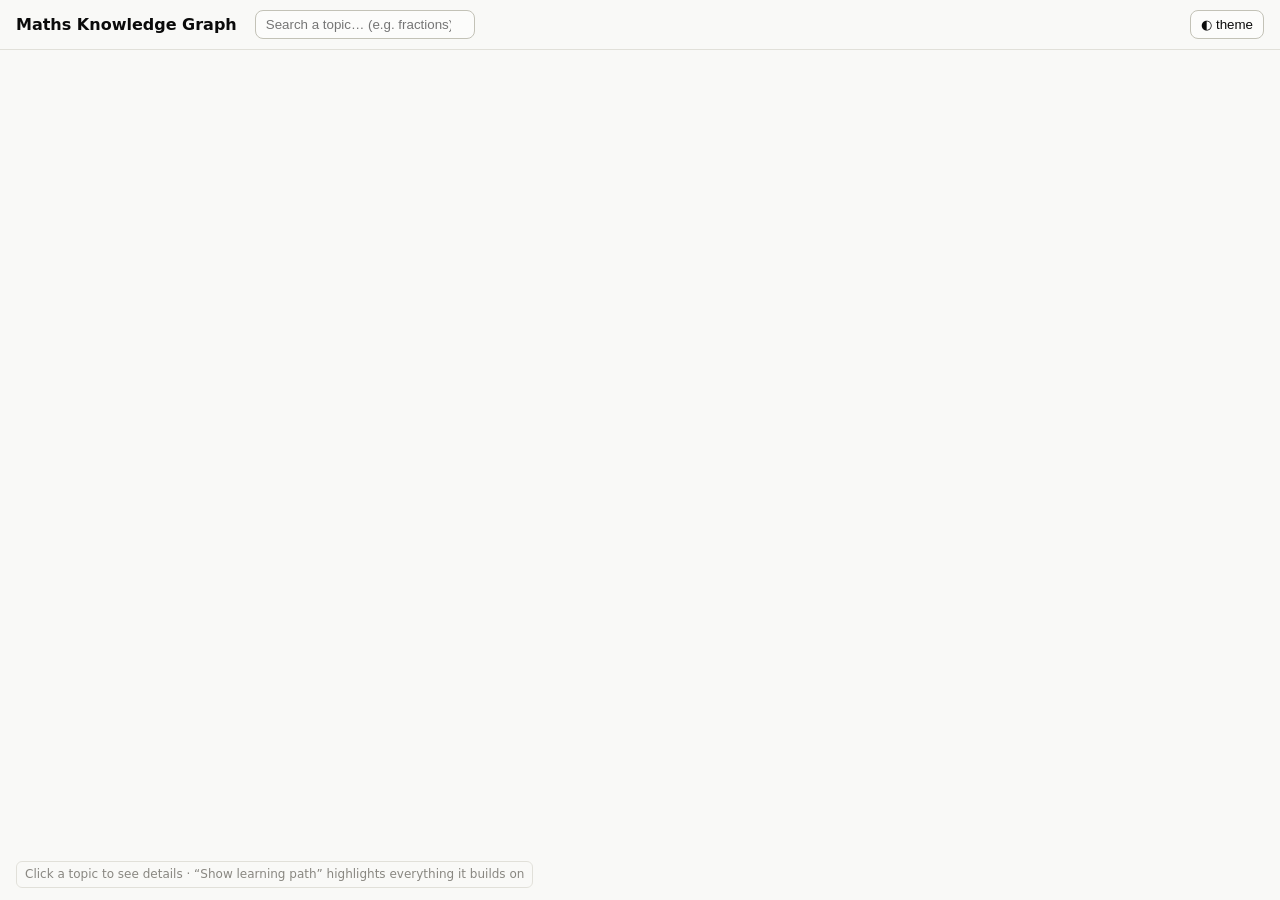
==== viewer/index.html @ e9c2531c "harness core: rules, schemas, skills, KG spine, viewer, scripts, ingestion pipeline - harness/rules:" ====
<!DOCTYPE html>
<html lang="en">
<head>
<meta charset="utf-8">
<meta name="viewport" content="width=device-width, initial-scale=1">
<title>Maths Knowledge Graph — SubjectKG</title>
<style>
  :root {
    --surface-1: #fcfcfb; --page: #f9f9f7;
    --ink-1: #0b0b0b; --ink-2: #52514e; --ink-muted: #898781;
    --grid: #e1e0d9; --baseline: #c3c2b7; --ring: rgba(11,11,11,0.10);
    /* categorical slots, fixed order (validated palette) */
    --s-num: #2a78d6; --s-alg: #1baf7a; --s-geo: #eda100; --s-mea: #008300;
    --s-dat: #4a3aa7; --s-tri: #e34948; --s-cal: #e87ba4; --s-vec: #eb6834;
    /* status (student overlay) */
    --st-mastered: #0ca30c; --st-progress: #fab219; --st-frontier: #2a78d6; --st-locked: #898781;
    --edge: rgba(11,11,11,0.12); --edge-hi: #0b0b0b;
  }
  :root[data-theme="dark"] {
    --surface-1: #1a1a19; --page: #0d0d0d;
    --ink-1: #ffffff; --ink-2: #c3c2b7; --ink-muted: #898781;
    --grid: #2c2c2a; --baseline: #383835; --ring: rgba(255,255,255,0.10);
    --s-num: #3987e5; --s-alg: #199e70; --s-geo: #c98500; --s-mea: #008300;
    --s-dat: #9085e9; --s-tri: #e66767; --s-cal: #d55181; --s-vec: #d95926;
    --st-mastered: #0ca30c; --st-progress: #fab219; --st-frontier: #3987e5; --st-locked: #898781;
    --edge: rgba(255,255,255,0.14); --edge-hi: #ffffff;
  }
  * { box-sizing: border-box; margin: 0; }
  body { background: var(--page); color: var(--ink-1);
         font: 14px/1.45 system-ui, -apple-system, "Segoe UI", sans-serif; }
  header { position: sticky; top: 0; z-index: 30; background: var(--page);
           border-bottom: 1px solid var(--grid); padding: 10px 16px;
           display: flex; flex-wrap: wrap; gap: 10px; align-items: center; }
  header h1 { font-size: 16px; margin-right: 8px; }
  #search { padding: 6px 10px; border: 1px solid var(--baseline); border-radius: 8px;
            background: var(--surface-1); color: var(--ink-1); min-width: 220px; }
  .chip { display: inline-flex; align-items: center; gap: 6px; padding: 4px 10px;
          border: 1px solid var(--baseline); border-radius: 999px; cursor: pointer;
          background: var(--surface-1); color: var(--ink-2); font-size: 12px; user-select: none; }
  .chip.off { opacity: 0.35; }
  .dot { width: 10px; height: 10px; border-radius: 50%; flex: none; }
  #themeBtn { margin-left: auto; } button.plain { border: 1px solid var(--baseline);
          background: var(--surface-1); color: var(--ink-1); border-radius: 8px;
          padding: 6px 10px; cursor: pointer; }
  #legendStudent { display: none; gap: 8px; align-items: center; font-size: 12px; color: var(--ink-2); }
  #legendStudent .badge { display: inline-flex; align-items: center; gap: 4px; }
  #wrap { display: flex; }
  #canvasWrap { flex: 1; overflow: auto; position: relative; height: calc(100vh - 58px); }
  #board { position: relative; }
  #edges { position: absolute; inset: 0; pointer-events: none; }
  .gradeLabel { position: absolute; top: 4px; font-size: 12px; font-weight: 600;
                color: var(--ink-muted); letter-spacing: 0.04em; }
  .node { position: absolute; width: 210px; background: var(--surface-1);
          border: 1px solid var(--ring); border-left: 4px solid var(--baseline);
          border-radius: 8px; padding: 7px 9px 7px 10px; cursor: pointer;
          transition: box-shadow 0.1s; }
  .node:hover { box-shadow: 0 2px 10px rgba(0,0,0,0.18); z-index: 5; }
  .node .t { font-size: 12.5px; font-weight: 600; line-height: 1.3; }
  .node .m { font-size: 11px; color: var(--ink-muted); margin-top: 2px;
             display: flex; gap: 6px; align-items: center; }
  .node.dim { opacity: 0.15; }
  .node.sel { outline: 2px solid var(--edge-hi); }
  .node.onpath { outline: 2px dashed var(--edge-hi); }
  .stbadge { font-size: 10.5px; font-weight: 700; padding: 0 5px; border-radius: 4px;
             color: #fff; }
  #panel { width: 340px; flex: none; border-left: 1px solid var(--grid);
           background: var(--surface-1); height: calc(100vh - 58px); overflow: auto;
           padding: 16px; display: none; }
  #panel h2 { font-size: 15px; margin-bottom: 2px; }
  #panel .sub { color: var(--ink-muted); font-size: 12px; margin-bottom: 10px; }
  #panel h3 { font-size: 12px; text-transform: uppercase; letter-spacing: 0.05em;
              color: var(--ink-2); margin: 14px 0 6px; }
  #panel ul { padding-left: 18px; } #panel li { margin: 3px 0; }
  #panel .plink { color: var(--st-frontier); cursor: pointer; text-decoration: underline; }
  #panel p { color: var(--ink-2); }
  .meta { display: flex; gap: 14px; margin-top: 10px; font-size: 12px; color: var(--ink-2); }
  #pathBtn { margin-top: 12px; }
  #hint { position: fixed; bottom: 12px; left: 16px; font-size: 12px;
          color: var(--ink-muted); background: var(--page); padding: 4px 8px;
          border-radius: 6px; border: 1px solid var(--grid); }
</style>
</head>
<body>
<header>
  <h1>Maths Knowledge Graph</h1>
  <input id="search" type="search" placeholder="Search a topic… (e.g. fractions)">
  <span id="chips"></span>
  <span id="legendStudent"></span>
  <button class="plain" id="themeBtn" title="Toggle light/dark">◐ theme</button>
</header>
<div id="wrap">
  <div id="canvasWrap"><div id="board"><svg id="edges"></svg></div></div>
  <aside id="panel"></aside>
</div>
<div id="hint">Click a topic to see details · “Show learning path” highlights everything it builds on</div>
<script src="kg-data.js"></script>
<script>
  // student-data.js is optional (generated per student); ignore if absent
  const sd = document.createElement('script');
  sd.src = 'student-data.js';
  sd.onerror = () => {}; sd.onload = () => init(true);
  document.head.appendChild(sd);
  let booted = false;

  const STRAND_ORDER = ['num','alg','geo','mea','dat','tri','cal','vec'];
  const COLW = 240, NODEW = 210, ROWH = 62, TOP = 34, PAD = 16;
  let nodes = [], byId = {}, pos = {}, activeStrands = new Set(STRAND_ORDER),
      selected = null, pathSet = null, query = '';

  function statusOf(id) {
    return (window.STUDENT_DATA && window.STUDENT_DATA.status[id]) || null;
  }
  const ST_META = { mastered: ['✓','mastered','--st-mastered'],
                    'in-progress': ['◐','in progress','--st-progress'],
                    frontier: ['★','ready now','--st-frontier'],
                    locked: ['🔒','locked','--st-locked'] };

  function layout() {
    // one column per grade; within a column, group by strand (fixed order)
    const byGrade = {};
    nodes.forEach(n => (byGrade[n.grade] = byGrade[n.grade] || []).push(n));
    let maxRows = 0;
    for (let g = 1; g <= 12; g++) {
      const col = (byGrade[g] || []).sort((a, b) =>
        STRAND_ORDER.indexOf(a.strand) - STRAND_ORDER.indexOf(b.strand));
      col.forEach((n, i) => { pos[n.id] = { x: PAD + (g - 1) * COLW, y: TOP + i * ROWH }; });
      maxRows = Math.max(maxRows, col.length);
    }
    const board = document.getElementById('board');
    board.style.width = (PAD * 2 + 12 * COLW) + 'px';
    board.style.height = (TOP + maxRows * ROWH + 40) + 'px';
  }

  function visible(n) {
    if (!activeStrands.has(n.strand)) return false;
    if (query && !(n.title + ' ' + n.id).toLowerCase().includes(query)) return false;
    return true;
  }

  function draw() {
    const board = document.getElementById('board');
    board.querySelectorAll('.node,.gradeLabel').forEach(e => e.remove());
    for (let g = 1; g <= 12; g++) {
      const lab = document.createElement('div');
      lab.className = 'gradeLabel'; lab.textContent = 'CLASS ' + g;
      lab.style.left = (PAD + (g - 1) * COLW) + 'px';
      board.appendChild(lab);
    }
    nodes.forEach(n => {
      const d = document.createElement('div');
      d.className = 'node'; d.id = 'nd-' + n.id;
      d.style.left = pos[n.id].x + 'px'; d.style.top = pos[n.id].y + 'px';
      const st = statusOf(n.id);
      d.style.borderLeftColor = st ? `var(${ST_META[st][2]})` : `var(--s-${n.strand})`;
      let badge = '';
      if (st) {
        const [icon, label, cvar] = ST_META[st];
        badge = `<span class="stbadge" style="background:var(${cvar})">${icon} ${label}</span>`;
      }
      d.innerHTML = `<div class="t">${n.title}</div>
        <div class="m"><span class="dot" style="background:var(--s-${n.strand})"></span>
        <span>${window.KG_DATA.strands[n.strand]}</span>${badge}</div>`;
      if (!visible(n)) d.classList.add('dim');
      if (pathSet && !pathSet.has(n.id)) d.classList.add('dim');
      if (pathSet && pathSet.has(n.id) && n.id !== selected) d.classList.add('onpath');
      if (n.id === selected) d.classList.add('sel');
      d.onclick = () => select(n.id);
      board.appendChild(d);
    });
    drawEdges();
  }

  function drawEdges() {
    const svg = document.getElementById('edges');
    const board = document.getElementById('board');
    svg.setAttribute('width', board.style.width); svg.setAttribute('height', board.style.height);
    let html = '';
    nodes.forEach(n => n.prereqs.forEach(p => {
      if (!pos[p] || !pos[n.id]) return;
      const a = pos[p], b = pos[n.id];
      const x1 = a.x + NODEW, y1 = a.y + 24, x2 = b.x, y2 = b.y + 24;
      const onPath = pathSet && pathSet.has(n.id) && pathSet.has(p);
      const dimmed = pathSet && !onPath;
      const c = (x2 - x1) / 2;
      html += `<path d="M${x1},${y1} C${x1 + c},${y1} ${x2 - c},${y2} ${x2},${y2}"
        fill="none" stroke="${onPath ? 'var(--edge-hi)' : 'var(--edge)'}"
        stroke-width="${onPath ? 2 : 1.2}" opacity="${dimmed ? 0.12 : 1}"/>`;
    }));
    svg.innerHTML = html;
  }

  function ancestors(id) {
    const seen = new Set([id]), stack = [id];
    while (stack.length) {
      const cur = byId[stack.pop()];
      (cur.prereqs || []).forEach(p => { if (!seen.has(p)) { seen.add(p); stack.push(p); } });
    }
    return seen;
  }

  function select(id) {
    selected = id; pathSet = null;
    const n = byId[id], panel = document.getElementById('panel');
    const st = statusOf(id);
    const score = window.STUDENT_DATA && window.STUDENT_DATA.scores[id];
    panel.style.display = 'block';
    panel.innerHTML = `
      <h2>${n.title}</h2>
      <div class="sub">Class ${n.grade} · ${window.KG_DATA.strands[n.strand]} · ${n.id}</div>
      ${st ? `<div><span class="stbadge" style="background:var(${ST_META[st][2]})">${ST_META[st][0]} ${ST_META[st][1]}</span>${score != null ? ` <small>mastery ${(score * 100) | 0}%</small>` : ''}</div>` : ''}
      <p style="margin-top:8px">${n.description || '<i>(details being authored)</i>'}</p>
      <div class="meta">${n.difficulty ? `difficulty ${'●'.repeat(n.difficulty)}${'○'.repeat(5 - n.difficulty)}` : ''}
        ${n.est_minutes ? `~${n.est_minutes} min` : ''}</div>
      ${n.outcomes && n.outcomes.length ? `<h3>You'll be able to…</h3><ul>${n.outcomes.map(o => `<li>${o}</li>`).join('')}</ul>` : ''}
      <h3>Learn these first</h3>
      ${n.prereqs.length ? `<ul>${n.prereqs.map(p => `<li><span class="plink" onclick="select('${p}')">${byId[p] ? byId[p].title : p}</span>${statusOf(p) === 'mastered' ? ' ✓' : ''}</li>`).join('')}</ul>` : '<p>Nothing — this is a starting point!</p>'}
      <h3>Unlocks next</h3>
      ${(() => { const deps = nodes.filter(x => x.prereqs.includes(id)); return deps.length ? `<ul>${deps.map(x => `<li><span class="plink" onclick="select('${x.id}')">${x.title}</span></li>`).join('')}</ul>` : '<p>—</p>'; })()}
      <button class="plain" id="pathBtn">Show full learning path</button>`;
    document.getElementById('pathBtn').onclick = () => { pathSet = ancestors(id); draw(); scrollToNode(id); };
    draw();
  }

  function scrollToNode(id) {
    const el = document.getElementById('nd-' + id);
    if (el) el.scrollIntoView({ block: 'center', inline: 'center', behavior: 'smooth' });
  }

  function buildChips() {
    const box = document.getElementById('chips');
    STRAND_ORDER.forEach(s => {
      const c = document.createElement('span');
      c.className = 'chip';
      c.innerHTML = `<span class="dot" style="background:var(--s-${s})"></span>${window.KG_DATA.strands[s]}`;
      c.onclick = () => {
        if (activeStrands.has(s)) activeStrands.delete(s); else activeStrands.add(s);
        c.classList.toggle('off'); pathSet = null; draw();
      };
      box.appendChild(c);
    });
  }

  function buildStudentLegend() {
    if (!window.STUDENT_DATA) return;
    const el = document.getElementById('legendStudent');
    el.style.display = 'inline-flex';
    el.innerHTML = `<b>${window.STUDENT_DATA.student}</b>` + Object.entries(ST_META).map(
      ([k, [icon, label, cvar]]) =>
        `<span class="badge"><span class="stbadge" style="background:var(${cvar})">${icon}</span>${label}</span>`).join('');
  }

  function init() {
    if (booted) { buildStudentLegend(); draw(); return; }
    booted = true;
    nodes = window.KG_DATA.nodes;
    nodes.forEach(n => byId[n.id] = n);
    layout(); buildChips(); buildStudentLegend(); draw();
    document.getElementById('search').addEventListener('input', e => {
      query = e.target.value.trim().toLowerCase(); pathSet = null; draw();
    });
    document.getElementById('themeBtn').onclick = () => {
      const r = document.documentElement;
      r.dataset.theme = r.dataset.theme === 'dark' ? 'light' : 'dark';
    };
    if (matchMedia('(prefers-color-scheme: dark)').matches)
      document.documentElement.dataset.theme = 'dark';
  }
  // boot even if student-data.js never loads
  setTimeout(() => init(false), 150);
</script>
</body>
</html>
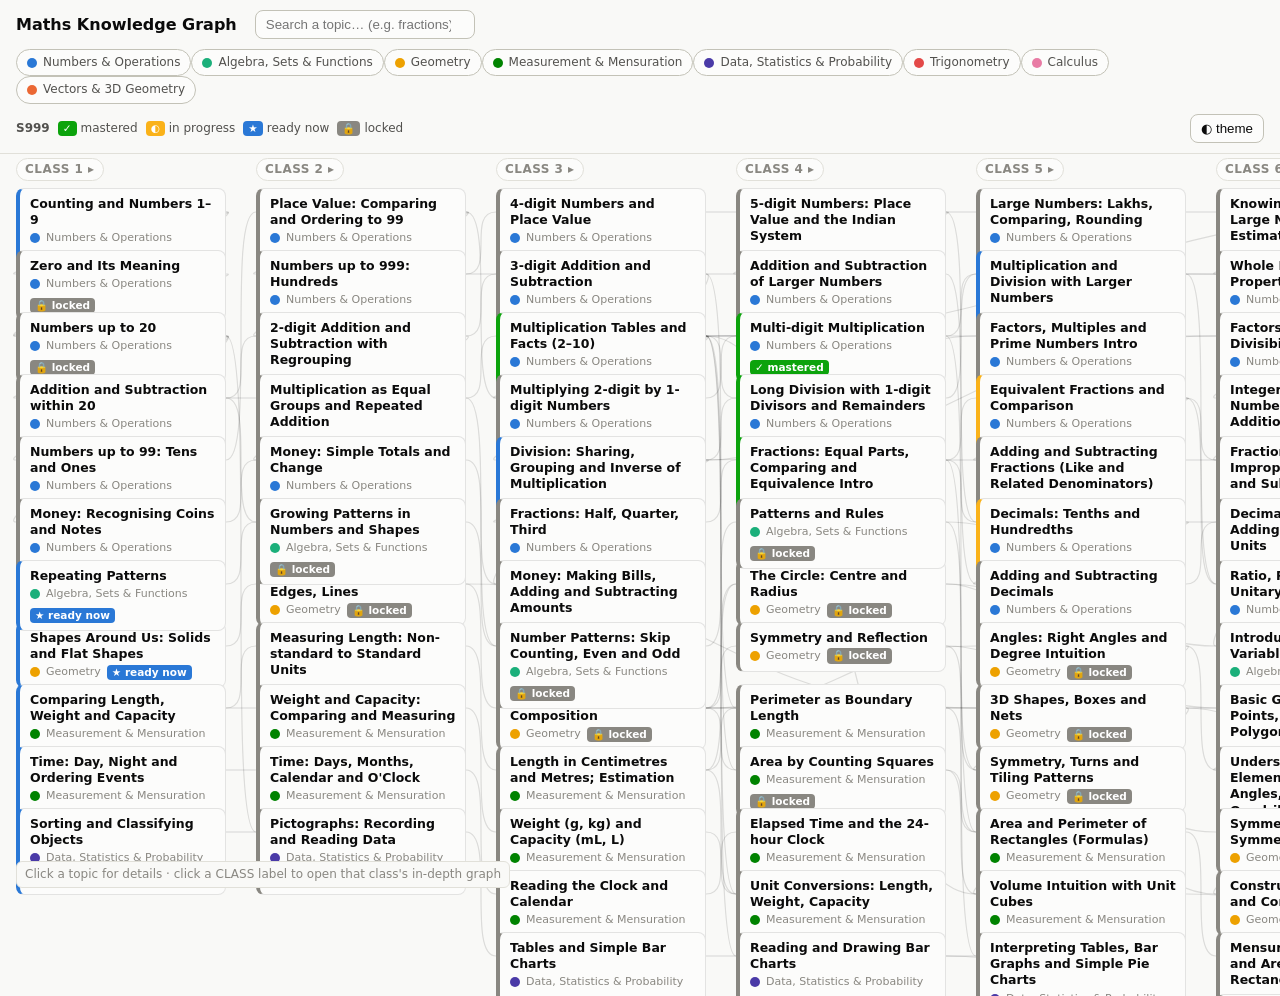
==== commit bc608a32: "phase 2 infra: micro-skill schema, per-class graph support in build/validate, viewer class drill-dow" ====
--- a/viewer/index.html
+++ b/viewer/index.html
@@ -39,17 +39,20 @@
           background: var(--surface-1); color: var(--ink-2); font-size: 12px; user-select: none; }
   .chip.off { opacity: 0.35; }
   .dot { width: 10px; height: 10px; border-radius: 50%; flex: none; }
-  #themeBtn { margin-left: auto; } button.plain { border: 1px solid var(--baseline);
-          background: var(--surface-1); color: var(--ink-1); border-radius: 8px;
-          padding: 6px 10px; cursor: pointer; }
+  #themeBtn { margin-left: auto; }
+  button.plain { border: 1px solid var(--baseline); background: var(--surface-1);
+          color: var(--ink-1); border-radius: 8px; padding: 6px 10px; cursor: pointer; }
   #legendStudent { display: none; gap: 8px; align-items: center; font-size: 12px; color: var(--ink-2); }
   #legendStudent .badge { display: inline-flex; align-items: center; gap: 4px; }
   #wrap { display: flex; }
   #canvasWrap { flex: 1; overflow: auto; position: relative; height: calc(100vh - 58px); }
   #board { position: relative; }
   #edges { position: absolute; inset: 0; pointer-events: none; }
-  .gradeLabel { position: absolute; top: 4px; font-size: 12px; font-weight: 600;
-                color: var(--ink-muted); letter-spacing: 0.04em; }
+  .gradeLabel { position: absolute; top: 4px; font-size: 12px; font-weight: 700;
+                color: var(--ink-muted); letter-spacing: 0.04em; cursor: pointer;
+                padding: 2px 8px; border: 1px solid var(--grid); border-radius: 999px;
+                background: var(--surface-1); }
+  .gradeLabel:hover { color: var(--ink-1); border-color: var(--baseline); }
   .node { position: absolute; width: 210px; background: var(--surface-1);
           border: 1px solid var(--ring); border-left: 4px solid var(--baseline);
           border-radius: 8px; padding: 7px 9px 7px 10px; cursor: pointer;
@@ -57,12 +60,16 @@
   .node:hover { box-shadow: 0 2px 10px rgba(0,0,0,0.18); z-index: 5; }
   .node .t { font-size: 12.5px; font-weight: 600; line-height: 1.3; }
   .node .m { font-size: 11px; color: var(--ink-muted); margin-top: 2px;
-             display: flex; gap: 6px; align-items: center; }
+             display: flex; gap: 6px; align-items: center; flex-wrap: wrap; }
   .node.dim { opacity: 0.15; }
   .node.sel { outline: 2px solid var(--edge-hi); }
   .node.onpath { outline: 2px dashed var(--edge-hi); }
-  .stbadge { font-size: 10.5px; font-weight: 700; padding: 0 5px; border-radius: 4px;
-             color: #fff; }
+  .node.topicHead { border-left-width: 6px; background: var(--page); }
+  .node.micro { width: 200px; padding: 6px 8px; }
+  .node.micro .t { font-size: 12px; font-weight: 500; }
+  .stbadge { font-size: 10.5px; font-weight: 700; padding: 0 5px; border-radius: 4px; color: #fff; }
+  .qmark { font-size: 10px; color: var(--ink-muted); border: 1px solid var(--grid);
+           border-radius: 4px; padding: 0 4px; }
   #panel { width: 340px; flex: none; border-left: 1px solid var(--grid);
            background: var(--surface-1); height: calc(100vh - 58px); overflow: auto;
            padding: 16px; display: none; }
@@ -70,19 +77,20 @@
   #panel .sub { color: var(--ink-muted); font-size: 12px; margin-bottom: 10px; }
   #panel h3 { font-size: 12px; text-transform: uppercase; letter-spacing: 0.05em;
               color: var(--ink-2); margin: 14px 0 6px; }
-  #panel ul { padding-left: 18px; } #panel li { margin: 3px 0; }
+  #panel ul, #panel ol { padding-left: 18px; } #panel li { margin: 3px 0; }
   #panel .plink { color: var(--st-frontier); cursor: pointer; text-decoration: underline; }
   #panel p { color: var(--ink-2); }
   .meta { display: flex; gap: 14px; margin-top: 10px; font-size: 12px; color: var(--ink-2); }
-  #pathBtn { margin-top: 12px; }
   #hint { position: fixed; bottom: 12px; left: 16px; font-size: 12px;
           color: var(--ink-muted); background: var(--page); padding: 4px 8px;
           border-radius: 6px; border: 1px solid var(--grid); }
+  #backBtn { display: none; }
 </style>
 </head>
 <body>
 <header>
-  <h1>Maths Knowledge Graph</h1>
+  <h1 id="title">Maths Knowledge Graph</h1>
+  <button class="plain" id="backBtn">← Full map</button>
   <input id="search" type="search" placeholder="Search a topic… (e.g. fractions)">
   <span id="chips"></span>
   <span id="legendStudent"></span>
@@ -92,7 +100,7 @@
   <div id="canvasWrap"><div id="board"><svg id="edges"></svg></div></div>
   <aside id="panel"></aside>
 </div>
-<div id="hint">Click a topic to see details · “Show learning path” highlights everything it builds on</div>
+<div id="hint">Click a topic for details · click a CLASS label to open that class's in-depth graph</div>
 <script src="kg-data.js"></script>
 <script>
   // student-data.js is optional (generated per student); ignore if absent
@@ -104,8 +112,10 @@
 
   const STRAND_ORDER = ['num','alg','geo','mea','dat','tri','cal','vec'];
   const COLW = 240, NODEW = 210, ROWH = 62, TOP = 34, PAD = 16;
-  let nodes = [], byId = {}, pos = {}, activeStrands = new Set(STRAND_ORDER),
-      selected = null, pathSet = null, query = '';
+  const MROWH = 56, MTOPICW = 220;
+  let nodes = [], byId = {}, microById = {}, pos = {}, activeStrands = new Set(STRAND_ORDER),
+      selected = null, pathSet = null, query = '',
+      view = 'map', viewClass = 0; // 'map' | 'class'
 
   function statusOf(id) {
     return (window.STUDENT_DATA && window.STUDENT_DATA.status[id]) || null;
@@ -115,8 +125,7 @@
                     frontier: ['★','ready now','--st-frontier'],
                     locked: ['🔒','locked','--st-locked'] };
 
-  function layout() {
-    // one column per grade; within a column, group by strand (fixed order)
+  function layoutMap() {
     const byGrade = {};
     nodes.forEach(n => (byGrade[n.grade] = byGrade[n.grade] || []).push(n));
     let maxRows = 0;
@@ -126,74 +135,138 @@
       col.forEach((n, i) => { pos[n.id] = { x: PAD + (g - 1) * COLW, y: TOP + i * ROWH }; });
       maxRows = Math.max(maxRows, col.length);
     }
-    const board = document.getElementById('board');
-    board.style.width = (PAD * 2 + 12 * COLW) + 'px';
-    board.style.height = (TOP + maxRows * ROWH + 40) + 'px';
-  }
-
-  function visible(n) {
-    if (!activeStrands.has(n.strand)) return false;
-    if (query && !(n.title + ' ' + n.id).toLowerCase().includes(query)) return false;
-    return true;
+    sizeBoard(PAD * 2 + 12 * COLW, TOP + maxRows * ROWH + 40);
+  }
+
+  function layoutClass(g) {
+    // one column per macro topic of this class; header + its micros stacked below
+    pos = {};
+    const topics = nodes.filter(n => n.grade === g)
+      .sort((a, b) => STRAND_ORDER.indexOf(a.strand) - STRAND_ORDER.indexOf(b.strand));
+    let maxRows = 0;
+    topics.forEach((t, ti) => {
+      const x = PAD + ti * MTOPICW;
+      pos[t.id] = { x, y: TOP };
+      (t.micros || []).forEach((m, mi) => { pos[m.id] = { x, y: TOP + ROWH + mi * MROWH }; });
+      maxRows = Math.max(maxRows, (t.micros || []).length);
+    });
+    sizeBoard(PAD * 2 + topics.length * MTOPICW, TOP + ROWH + maxRows * MROWH + 40);
+    return topics;
+  }
+
+  function sizeBoard(w, h) {
+    const board = document.getElementById('board');
+    board.style.width = w + 'px'; board.style.height = h + 'px';
+  }
+
+  function matchesQuery(text) { return !query || text.toLowerCase().includes(query); }
+
+  function nodeDiv(n, cls, borderVar, metaHtml) {
+    const d = document.createElement('div');
+    d.className = 'node ' + cls; d.id = 'nd-' + n.id;
+    d.style.left = pos[n.id].x + 'px'; d.style.top = pos[n.id].y + 'px';
+    d.style.borderLeftColor = borderVar;
+    d.innerHTML = `<div class="t">${n.title}</div><div class="m">${metaHtml}</div>`;
+    return d;
   }
 
   function draw() {
     const board = document.getElementById('board');
     board.querySelectorAll('.node,.gradeLabel').forEach(e => e.remove());
+    document.getElementById('backBtn').style.display = view === 'class' ? 'inline-block' : 'none';
+    document.getElementById('title').textContent = view === 'class'
+      ? `Class ${viewClass} — In-depth Graph` : 'Maths Knowledge Graph';
+    if (view === 'map') drawMap(); else drawClass();
+  }
+
+  function drawMap() {
+    layoutMap();
+    const board = document.getElementById('board');
     for (let g = 1; g <= 12; g++) {
       const lab = document.createElement('div');
-      lab.className = 'gradeLabel'; lab.textContent = 'CLASS ' + g;
+      lab.className = 'gradeLabel'; lab.textContent = 'CLASS ' + g + ' ▸';
+      lab.title = 'Open the in-depth graph for Class ' + g;
       lab.style.left = (PAD + (g - 1) * COLW) + 'px';
+      lab.onclick = () => { view = 'class'; viewClass = g; selected = null; pathSet = null; draw(); };
       board.appendChild(lab);
     }
     nodes.forEach(n => {
-      const d = document.createElement('div');
-      d.className = 'node'; d.id = 'nd-' + n.id;
-      d.style.left = pos[n.id].x + 'px'; d.style.top = pos[n.id].y + 'px';
       const st = statusOf(n.id);
-      d.style.borderLeftColor = st ? `var(${ST_META[st][2]})` : `var(--s-${n.strand})`;
       let badge = '';
       if (st) {
         const [icon, label, cvar] = ST_META[st];
         badge = `<span class="stbadge" style="background:var(${cvar})">${icon} ${label}</span>`;
       }
-      d.innerHTML = `<div class="t">${n.title}</div>
-        <div class="m"><span class="dot" style="background:var(--s-${n.strand})"></span>
-        <span>${window.KG_DATA.strands[n.strand]}</span>${badge}</div>`;
-      if (!visible(n)) d.classList.add('dim');
+      const nm = (n.micros && n.micros.length) ? `<span class="qmark">${n.micros.length} skills</span>` : '';
+      const d = nodeDiv(n, '', st ? `var(${ST_META[st][2]})` : `var(--s-${n.strand})`,
+        `<span class="dot" style="background:var(--s-${n.strand})"></span>
+         <span>${window.KG_DATA.strands[n.strand]}</span>${nm}${badge}`);
+      if (!activeStrands.has(n.strand) || !matchesQuery(n.title + ' ' + n.id)) d.classList.add('dim');
       if (pathSet && !pathSet.has(n.id)) d.classList.add('dim');
       if (pathSet && pathSet.has(n.id) && n.id !== selected) d.classList.add('onpath');
       if (n.id === selected) d.classList.add('sel');
       d.onclick = () => select(n.id);
       board.appendChild(d);
     });
-    drawEdges();
-  }
-
-  function drawEdges() {
+    drawEdges(nodes.flatMap(n => n.prereqs.map(p => [p, n.id, 24])));
+  }
+
+  function drawClass() {
+    const topics = layoutClass(viewClass);
+    const board = document.getElementById('board');
+    topics.forEach(t => {
+      const st = statusOf(t.id);
+      let badge = st ? `<span class="stbadge" style="background:var(${ST_META[st][2]})">${ST_META[st][0]} ${ST_META[st][1]}</span>` : '';
+      const d = nodeDiv(t, 'topicHead', `var(--s-${t.strand})`,
+        `<span class="dot" style="background:var(--s-${t.strand})"></span>${window.KG_DATA.strands[t.strand]} ${badge}`);
+      d.style.width = (MTOPICW - 20) + 'px';
+      if (!activeStrands.has(t.strand)) d.classList.add('dim');
+      if (t.id === selected) d.classList.add('sel');
+      d.onclick = () => select(t.id);
+      board.appendChild(d);
+      (t.micros || []).forEach((m, i) => {
+        const md = nodeDiv({ ...m, title: `${i + 1}. ${m.title}` }, 'micro', `var(--s-${t.strand})`,
+          `~${m.est_minutes} min ${m.question ? '<span class="qmark">check ✎</span>' : ''}`);
+        if (!activeStrands.has(t.strand) || !matchesQuery(m.title + ' ' + m.id)) md.classList.add('dim');
+        if (pathSet && !pathSet.has(m.id)) md.classList.add('dim');
+        if (pathSet && pathSet.has(m.id) && m.id !== selected) md.classList.add('onpath');
+        if (m.id === selected) md.classList.add('sel');
+        md.onclick = () => selectMicro(m.id);
+        board.appendChild(md);
+      });
+    });
+    // intra-class micro->micro edges
+    const edges = [];
+    topics.forEach(t => (t.micros || []).forEach(m =>
+      (m.prereqs || []).forEach(p => { if (pos[p] && microById[p]) edges.push([p, m.id, 20]); })));
+    drawEdges(edges);
+  }
+
+  function drawEdges(list) {
     const svg = document.getElementById('edges');
     const board = document.getElementById('board');
-    svg.setAttribute('width', board.style.width); svg.setAttribute('height', board.style.height);
+    svg.setAttribute('width', parseInt(board.style.width)); svg.setAttribute('height', parseInt(board.style.height));
     let html = '';
-    nodes.forEach(n => n.prereqs.forEach(p => {
-      if (!pos[p] || !pos[n.id]) return;
-      const a = pos[p], b = pos[n.id];
-      const x1 = a.x + NODEW, y1 = a.y + 24, x2 = b.x, y2 = b.y + 24;
-      const onPath = pathSet && pathSet.has(n.id) && pathSet.has(p);
+    list.forEach(([from, to, yoff]) => {
+      if (!pos[from] || !pos[to]) return;
+      const a = pos[from], b = pos[to];
+      const w = view === 'class' ? 200 : NODEW;
+      const x1 = a.x + w, y1 = a.y + yoff, x2 = b.x, y2 = b.y + yoff;
+      const onPath = pathSet && pathSet.has(to) && pathSet.has(from);
       const dimmed = pathSet && !onPath;
-      const c = (x2 - x1) / 2;
+      const c = Math.max(30, (x2 - x1) / 2);
       html += `<path d="M${x1},${y1} C${x1 + c},${y1} ${x2 - c},${y2} ${x2},${y2}"
         fill="none" stroke="${onPath ? 'var(--edge-hi)' : 'var(--edge)'}"
         stroke-width="${onPath ? 2 : 1.2}" opacity="${dimmed ? 0.12 : 1}"/>`;
-    }));
+    });
     svg.innerHTML = html;
   }
 
-  function ancestors(id) {
+  function ancestors(id, getPrereqs) {
     const seen = new Set([id]), stack = [id];
     while (stack.length) {
-      const cur = byId[stack.pop()];
-      (cur.prereqs || []).forEach(p => { if (!seen.has(p)) { seen.add(p); stack.push(p); } });
+      const prs = getPrereqs(stack.pop()) || [];
+      prs.forEach(p => { if (!seen.has(p)) { seen.add(p); stack.push(p); } });
     }
     return seen;
   }
@@ -211,14 +284,51 @@
       <p style="margin-top:8px">${n.description || '<i>(details being authored)</i>'}</p>
       <div class="meta">${n.difficulty ? `difficulty ${'●'.repeat(n.difficulty)}${'○'.repeat(5 - n.difficulty)}` : ''}
         ${n.est_minutes ? `~${n.est_minutes} min` : ''}</div>
+      ${n.micros && n.micros.length ? `<h3>Step by step (${n.micros.length} skills)</h3>
+        <ol>${n.micros.map(m => `<li><span class="plink" onclick="openMicro('${m.id}')">${m.title}</span> <small>~${m.est_minutes}m</small></li>`).join('')}</ol>` : ''}
       ${n.outcomes && n.outcomes.length ? `<h3>You'll be able to…</h3><ul>${n.outcomes.map(o => `<li>${o}</li>`).join('')}</ul>` : ''}
       <h3>Learn these first</h3>
       ${n.prereqs.length ? `<ul>${n.prereqs.map(p => `<li><span class="plink" onclick="select('${p}')">${byId[p] ? byId[p].title : p}</span>${statusOf(p) === 'mastered' ? ' ✓' : ''}</li>`).join('')}</ul>` : '<p>Nothing — this is a starting point!</p>'}
       <h3>Unlocks next</h3>
       ${(() => { const deps = nodes.filter(x => x.prereqs.includes(id)); return deps.length ? `<ul>${deps.map(x => `<li><span class="plink" onclick="select('${x.id}')">${x.title}</span></li>`).join('')}</ul>` : '<p>—</p>'; })()}
       <button class="plain" id="pathBtn">Show full learning path</button>`;
-    document.getElementById('pathBtn').onclick = () => { pathSet = ancestors(id); draw(); scrollToNode(id); };
+    document.getElementById('pathBtn').onclick = () => {
+      if (view === 'class') { view = 'map'; }
+      pathSet = ancestors(id, i => byId[i] && byId[i].prereqs); draw(); scrollToNode(id);
+    };
     draw();
+  }
+
+  function selectMicro(id) {
+    selected = id;
+    const m = microById[id], parent = byId[m.parent], panel = document.getElementById('panel');
+    panel.style.display = 'block';
+    panel.innerHTML = `
+      <h2>${m.title}</h2>
+      <div class="sub">micro-skill of <span class="plink" onclick="select('${parent.id}')">${parent.title}</span> · Class ${parent.grade}</div>
+      <p style="margin-top:8px">${m.description}</p>
+      <div class="meta">difficulty ${'●'.repeat(m.difficulty)}${'○'.repeat(5 - m.difficulty)} · ~${m.est_minutes} min ${m.question ? '· has a check question' : ''}</div>
+      ${m.outcomes.length ? `<h3>You'll be able to…</h3><ul>${m.outcomes.map(o => `<li>${o}</li>`).join('')}</ul>` : ''}
+      <h3>Learn these first</h3>
+      ${m.prereqs.length ? `<ul>${m.prereqs.map(p => {
+        const t = microById[p] ? microById[p].title : (byId[p] ? byId[p].title + ' (Class ' + byId[p].grade + ')' : p);
+        const fn = microById[p] ? `openMicro('${p}')` : `select('${p}')`;
+        return `<li><span class="plink" onclick="${fn}">${t}</span></li>`;
+      }).join('')}</ul>` : '<p>Just start here!</p>'}
+      <button class="plain" id="pathBtn">Highlight path within this class</button>`;
+    document.getElementById('pathBtn').onclick = () => {
+      pathSet = ancestors(id, i => microById[i] && microById[i].prereqs); draw(); scrollToNode(id);
+    };
+    draw();
+  }
+
+  // navigate to a micro: ensure we're in the right class view first
+  function openMicro(id) {
+    const m = microById[id];
+    if (!m) return;
+    const g = byId[m.parent].grade;
+    if (view !== 'class' || viewClass !== g) { view = 'class'; viewClass = g; }
+    selectMicro(id); scrollToNode(id);
   }
 
   function scrollToNode(id) {
@@ -253,11 +363,17 @@
     if (booted) { buildStudentLegend(); draw(); return; }
     booted = true;
     nodes = window.KG_DATA.nodes;
-    nodes.forEach(n => byId[n.id] = n);
-    layout(); buildChips(); buildStudentLegend(); draw();
+    nodes.forEach(n => {
+      byId[n.id] = n;
+      (n.micros || []).forEach(m => microById[m.id] = m);
+    });
+    buildChips(); buildStudentLegend(); draw();
     document.getElementById('search').addEventListener('input', e => {
       query = e.target.value.trim().toLowerCase(); pathSet = null; draw();
     });
+    document.getElementById('backBtn').onclick = () => {
+      view = 'map'; selected = null; pathSet = null; draw();
+    };
     document.getElementById('themeBtn').onclick = () => {
       const r = document.documentElement;
       r.dataset.theme = r.dataset.theme === 'dark' ? 'light' : 'dark';
@@ -265,7 +381,6 @@
     if (matchMedia('(prefers-color-scheme: dark)').matches)
       document.documentElement.dataset.theme = 'dark';
   }
-  // boot even if student-data.js never loads
   setTimeout(() => init(false), 150);
 </script>
 </body>
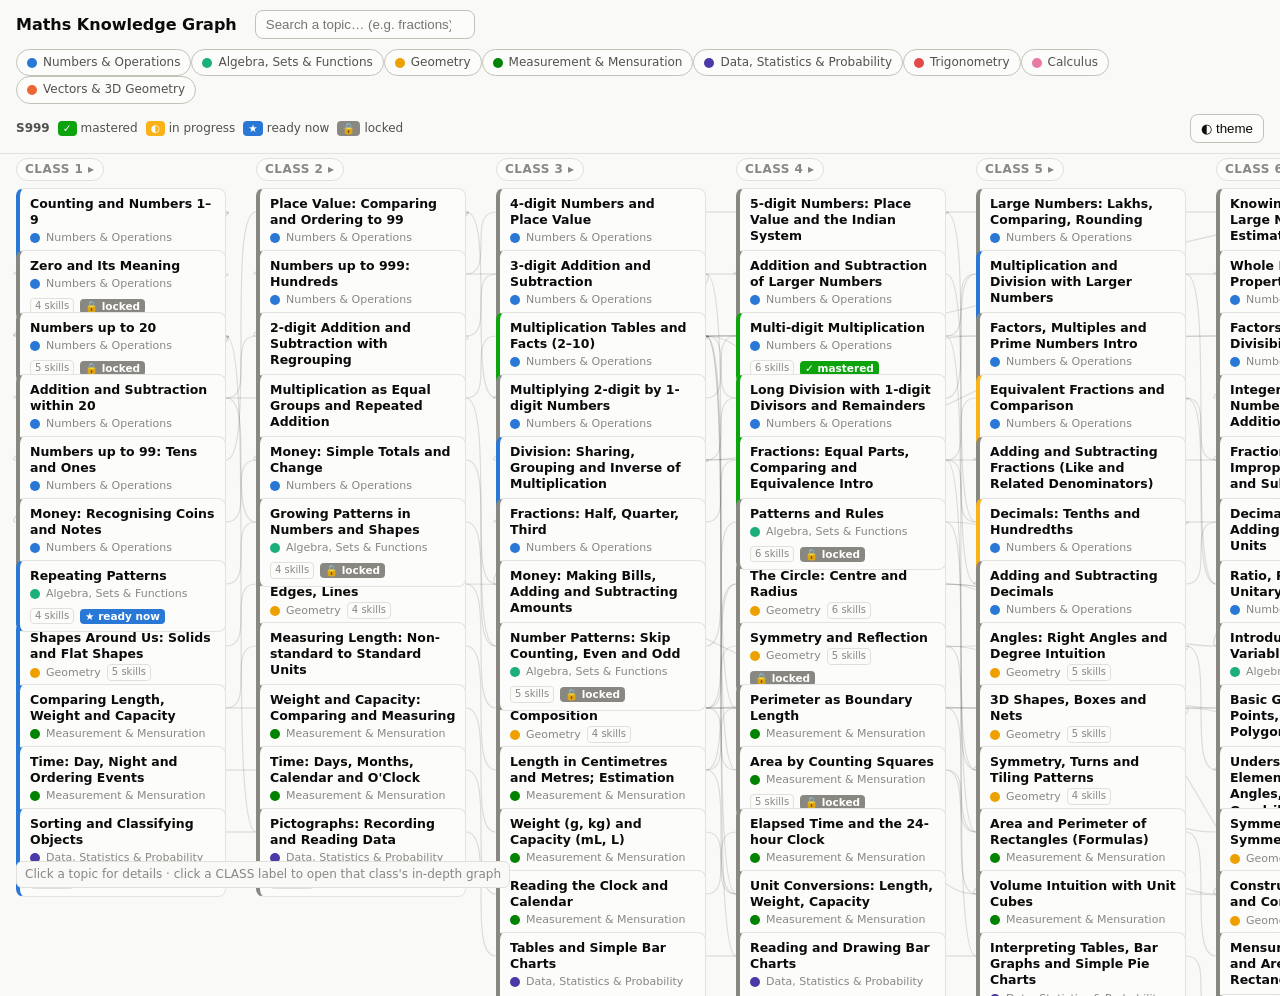
==== commit 8765e19e: "harness: personalization doctrine + add-subject playbook; subject-agnostic tooling - rules/40 'The p" ====
--- a/viewer/index.html
+++ b/viewer/index.html
@@ -110,7 +110,10 @@
   document.head.appendChild(sd);
   let booted = false;
 
-  const STRAND_ORDER = ['num','alg','geo','mea','dat','tri','cal','vec'];
+  // Strand order comes from the data (spine.json key order). For a new subject,
+  // also define one --s-<strand> CSS variable per strand code above (reuse the 8
+  // validated categorical colors in slot order). Falls back to maths pre-boot.
+  let STRAND_ORDER = ['num','alg','geo','mea','dat','tri','cal','vec'];
   const COLW = 240, NODEW = 210, ROWH = 62, TOP = 34, PAD = 16;
   const MROWH = 56, MTOPICW = 220;
   let nodes = [], byId = {}, microById = {}, pos = {}, activeStrands = new Set(STRAND_ORDER),
@@ -362,6 +365,7 @@
   function init() {
     if (booted) { buildStudentLegend(); draw(); return; }
     booted = true;
+    STRAND_ORDER = Object.keys(window.KG_DATA.strands);
     nodes = window.KG_DATA.nodes;
     nodes.forEach(n => {
       byId[n.id] = n;
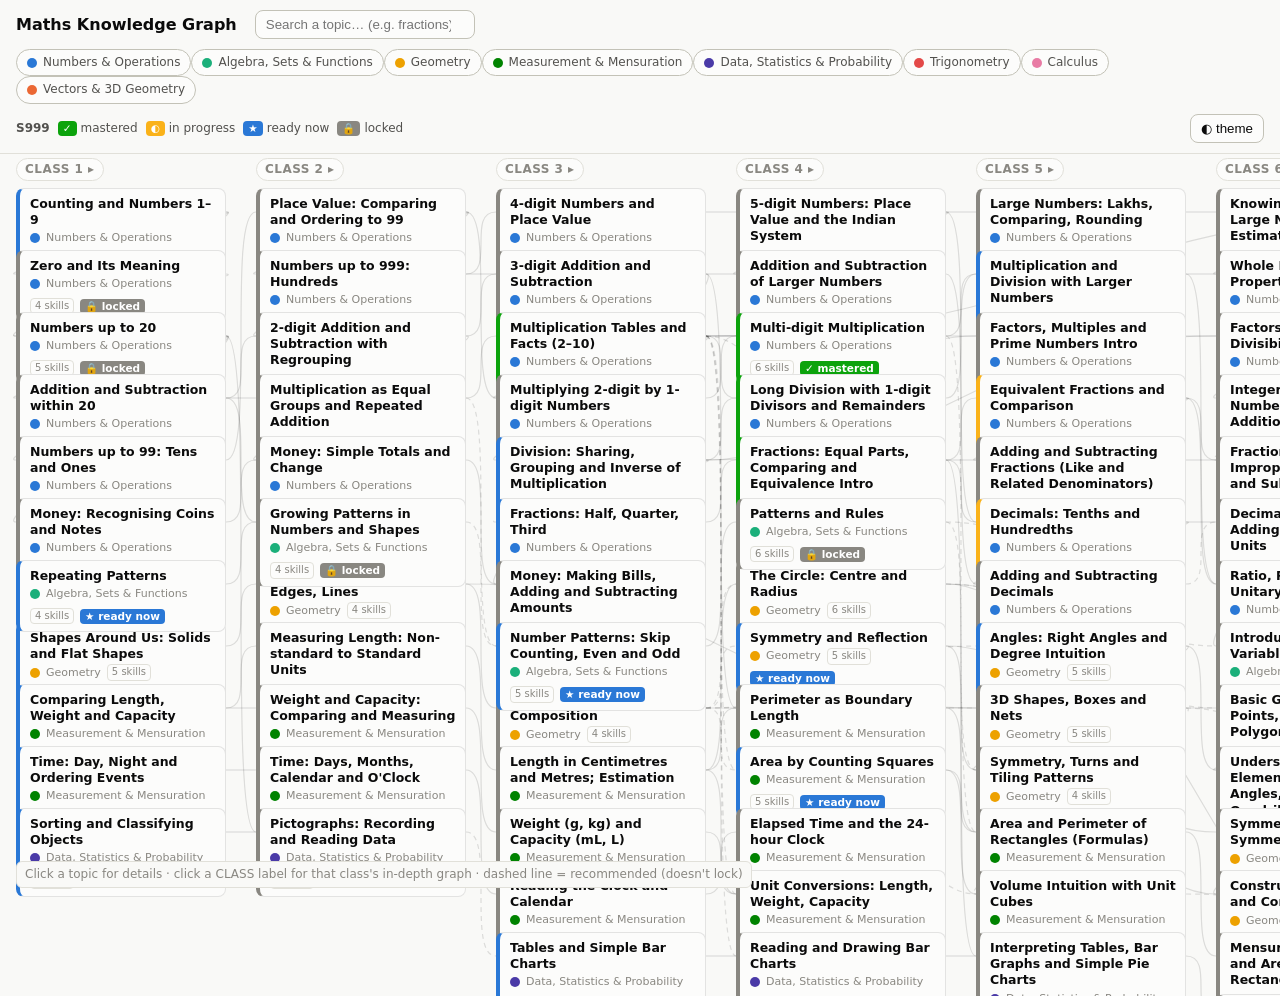
==== commit 0cec4231: "review pass: close wiring gaps + complete usage walkthrough in README Gaps found and fixed: /tutor f" ====
--- a/viewer/index.html
+++ b/viewer/index.html
@@ -100,7 +100,7 @@
   <div id="canvasWrap"><div id="board"><svg id="edges"></svg></div></div>
   <aside id="panel"></aside>
 </div>
-<div id="hint">Click a topic for details · click a CLASS label to open that class's in-depth graph</div>
+<div id="hint">Click a topic for details · click a CLASS label for that class's in-depth graph · dashed line = recommended (doesn't lock)</div>
 <script src="kg-data.js"></script>
 <script>
   // student-data.js is optional (generated per student); ignore if absent
@@ -119,6 +119,11 @@
   let nodes = [], byId = {}, microById = {}, pos = {}, activeStrands = new Set(STRAND_ORDER),
       selected = null, pathSet = null, query = '',
       view = 'map', viewClass = 0; // 'map' | 'class'
+
+  // prereq entries are bare id strings (hard) or {id, strength, reason} objects
+  const pid = p => typeof p === 'string' ? p : p.id;
+  const psoft = p => typeof p === 'object' && p.strength === 'soft';
+  const preason = p => (typeof p === 'object' && p.reason) ? p.reason : '';
 
   function statusOf(id) {
     return (window.STUDENT_DATA && window.STUDENT_DATA.status[id]) || null;
@@ -211,7 +216,7 @@
       d.onclick = () => select(n.id);
       board.appendChild(d);
     });
-    drawEdges(nodes.flatMap(n => n.prereqs.map(p => [p, n.id, 24])));
+    drawEdges(nodes.flatMap(n => n.prereqs.map(p => [pid(p), n.id, 24, psoft(p)])));
   }
 
   function drawClass() {
@@ -241,7 +246,7 @@
     // intra-class micro->micro edges
     const edges = [];
     topics.forEach(t => (t.micros || []).forEach(m =>
-      (m.prereqs || []).forEach(p => { if (pos[p] && microById[p]) edges.push([p, m.id, 20]); })));
+      (m.prereqs || []).forEach(p => { if (pos[pid(p)] && microById[pid(p)]) edges.push([pid(p), m.id, 20, psoft(p)]); })));
     drawEdges(edges);
   }
 
@@ -250,7 +255,7 @@
     const board = document.getElementById('board');
     svg.setAttribute('width', parseInt(board.style.width)); svg.setAttribute('height', parseInt(board.style.height));
     let html = '';
-    list.forEach(([from, to, yoff]) => {
+    list.forEach(([from, to, yoff, soft]) => {
       if (!pos[from] || !pos[to]) return;
       const a = pos[from], b = pos[to];
       const w = view === 'class' ? 200 : NODEW;
@@ -260,7 +265,8 @@
       const c = Math.max(30, (x2 - x1) / 2);
       html += `<path d="M${x1},${y1} C${x1 + c},${y1} ${x2 - c},${y2} ${x2},${y2}"
         fill="none" stroke="${onPath ? 'var(--edge-hi)' : 'var(--edge)'}"
-        stroke-width="${onPath ? 2 : 1.2}" opacity="${dimmed ? 0.12 : 1}"/>`;
+        stroke-width="${onPath ? 2 : 1.2}" opacity="${dimmed ? 0.12 : 1}"
+        ${soft ? 'stroke-dasharray="5,4"' : ''}/>`;
     });
     svg.innerHTML = html;
   }
@@ -269,7 +275,7 @@
     const seen = new Set([id]), stack = [id];
     while (stack.length) {
       const prs = getPrereqs(stack.pop()) || [];
-      prs.forEach(p => { if (!seen.has(p)) { seen.add(p); stack.push(p); } });
+      prs.forEach(p => { const i = pid(p); if (!seen.has(i)) { seen.add(i); stack.push(i); } });
     }
     return seen;
   }
@@ -291,9 +297,9 @@
         <ol>${n.micros.map(m => `<li><span class="plink" onclick="openMicro('${m.id}')">${m.title}</span> <small>~${m.est_minutes}m</small></li>`).join('')}</ol>` : ''}
       ${n.outcomes && n.outcomes.length ? `<h3>You'll be able to…</h3><ul>${n.outcomes.map(o => `<li>${o}</li>`).join('')}</ul>` : ''}
       <h3>Learn these first</h3>
-      ${n.prereqs.length ? `<ul>${n.prereqs.map(p => `<li><span class="plink" onclick="select('${p}')">${byId[p] ? byId[p].title : p}</span>${statusOf(p) === 'mastered' ? ' ✓' : ''}</li>`).join('')}</ul>` : '<p>Nothing — this is a starting point!</p>'}
+      ${n.prereqs.length ? `<ul>${n.prereqs.map(p => `<li><span class="plink" onclick="select('${pid(p)}')">${byId[pid(p)] ? byId[pid(p)].title : pid(p)}</span>${psoft(p) ? ' <small>(recommended)</small>' : ''}${statusOf(pid(p)) === 'mastered' ? ' ✓' : ''}${preason(p) ? `<br><small>${preason(p)}</small>` : ''}</li>`).join('')}</ul>` : '<p>Nothing — this is a starting point!</p>'}
       <h3>Unlocks next</h3>
-      ${(() => { const deps = nodes.filter(x => x.prereqs.includes(id)); return deps.length ? `<ul>${deps.map(x => `<li><span class="plink" onclick="select('${x.id}')">${x.title}</span></li>`).join('')}</ul>` : '<p>—</p>'; })()}
+      ${(() => { const deps = nodes.filter(x => x.prereqs.some(p => pid(p) === id)); return deps.length ? `<ul>${deps.map(x => `<li><span class="plink" onclick="select('${x.id}')">${x.title}</span></li>`).join('')}</ul>` : '<p>—</p>'; })()}
       <button class="plain" id="pathBtn">Show full learning path</button>`;
     document.getElementById('pathBtn').onclick = () => {
       if (view === 'class') { view = 'map'; }
@@ -314,9 +320,10 @@
       ${m.outcomes.length ? `<h3>You'll be able to…</h3><ul>${m.outcomes.map(o => `<li>${o}</li>`).join('')}</ul>` : ''}
       <h3>Learn these first</h3>
       ${m.prereqs.length ? `<ul>${m.prereqs.map(p => {
-        const t = microById[p] ? microById[p].title : (byId[p] ? byId[p].title + ' (Class ' + byId[p].grade + ')' : p);
-        const fn = microById[p] ? `openMicro('${p}')` : `select('${p}')`;
-        return `<li><span class="plink" onclick="${fn}">${t}</span></li>`;
+        const i = pid(p);
+        const t = microById[i] ? microById[i].title : (byId[i] ? byId[i].title + ' (Class ' + byId[i].grade + ')' : i);
+        const fn = microById[i] ? `openMicro('${i}')` : `select('${i}')`;
+        return `<li><span class="plink" onclick="${fn}">${t}</span>${psoft(p) ? ' <small>(recommended)</small>' : ''}${preason(p) ? `<br><small>${preason(p)}</small>` : ''}</li>`;
       }).join('')}</ul>` : '<p>Just start here!</p>'}
       <button class="plain" id="pathBtn">Highlight path within this class</button>`;
     document.getElementById('pathBtn').onclick = () => {
@@ -344,6 +351,7 @@
     STRAND_ORDER.forEach(s => {
       const c = document.createElement('span');
       c.className = 'chip';
+      c.title = (window.KG_DATA.strand_summaries || {})[s] || '';
       c.innerHTML = `<span class="dot" style="background:var(--s-${s})"></span>${window.KG_DATA.strands[s]}`;
       c.onclick = () => {
         if (activeStrands.has(s)) activeStrands.delete(s); else activeStrands.add(s);
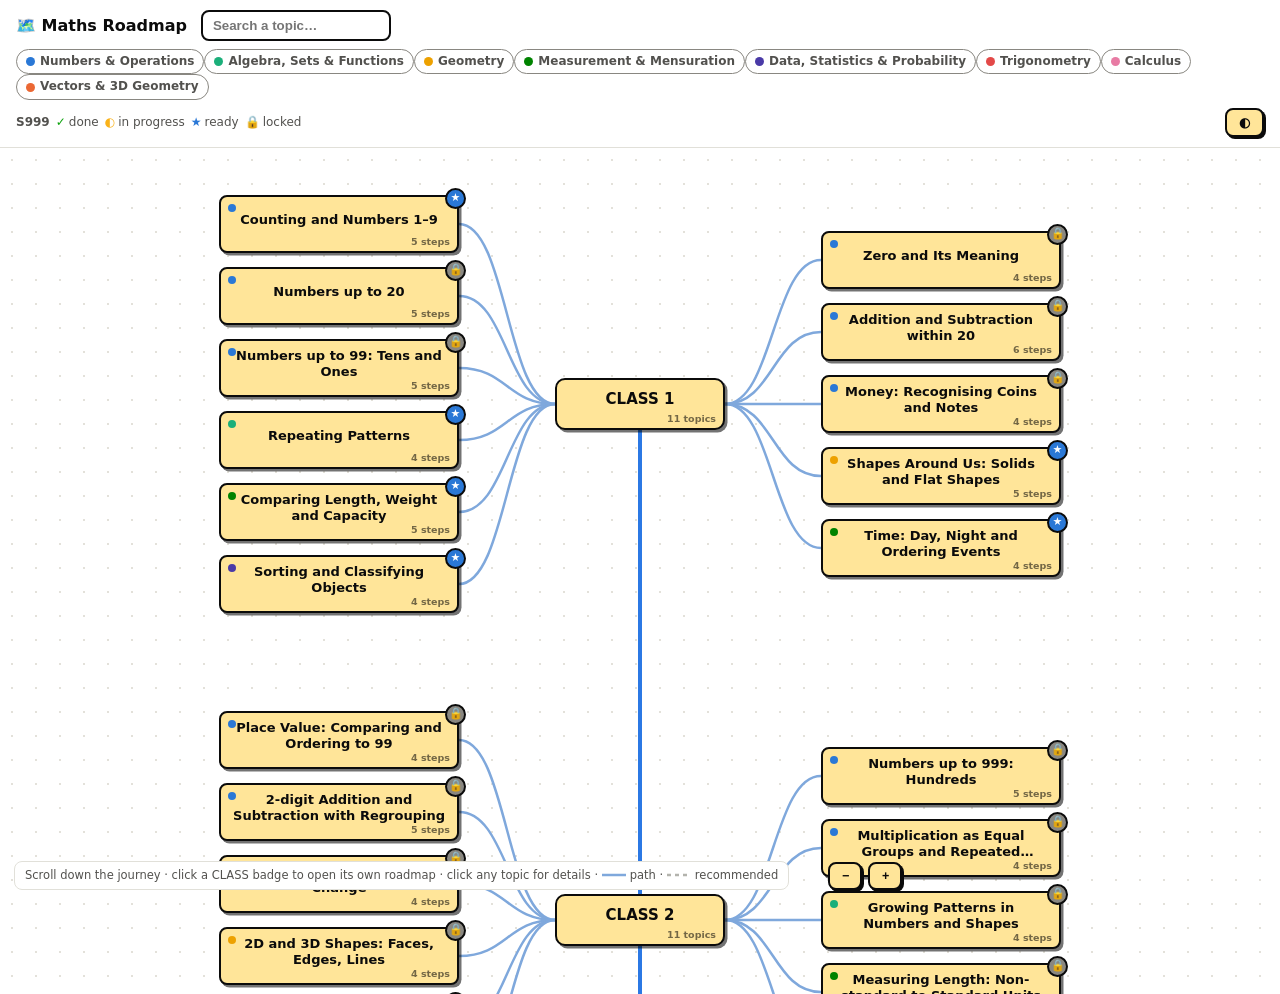
==== commit daf7b564: "viewer: roadmap.sh-style redesign Vertical journey down a central trunk: CLASS badges on the spine, " ====
--- a/viewer/index.html
+++ b/viewer/index.html
@@ -3,104 +3,117 @@
 <head>
 <meta charset="utf-8">
 <meta name="viewport" content="width=device-width, initial-scale=1">
-<title>Maths Knowledge Graph — SubjectKG</title>
+<title>Maths Roadmap — SubjectKG</title>
 <style>
   :root {
-    --surface-1: #fcfcfb; --page: #f9f9f7;
-    --ink-1: #0b0b0b; --ink-2: #52514e; --ink-muted: #898781;
-    --grid: #e1e0d9; --baseline: #c3c2b7; --ring: rgba(11,11,11,0.10);
-    /* categorical slots, fixed order (validated palette) */
-    --s-num: #2a78d6; --s-alg: #1baf7a; --s-geo: #eda100; --s-mea: #008300;
-    --s-dat: #4a3aa7; --s-tri: #e34948; --s-cal: #e87ba4; --s-vec: #eb6834;
-    /* status (student overlay) */
-    --st-mastered: #0ca30c; --st-progress: #fab219; --st-frontier: #2a78d6; --st-locked: #898781;
-    --edge: rgba(11,11,11,0.12); --edge-hi: #0b0b0b;
+    --page:#ffffff; --dotc:#e3e1da; --card:#ffe599; --card-sub:#fff9e6;
+    --border:#0b0b0b; --ink:#0b0b0b; --ink2:#52514e; --mut:#898781;
+    --line:#7fa8dc; --line-soft:#b3b3ad; --trunk:#2b78e4;
+    --panel:#ffffff; --panel-line:#e1e0d9;
+    --s-num:#2a78d6; --s-alg:#1baf7a; --s-geo:#eda100; --s-mea:#008300;
+    --s-dat:#4a3aa7; --s-tri:#e34948; --s-cal:#e87ba4; --s-vec:#eb6834;
+    --st-mastered:#0ca30c; --st-progress:#fab219; --st-frontier:#2a78d6; --st-locked:#898781;
   }
   :root[data-theme="dark"] {
-    --surface-1: #1a1a19; --page: #0d0d0d;
-    --ink-1: #ffffff; --ink-2: #c3c2b7; --ink-muted: #898781;
-    --grid: #2c2c2a; --baseline: #383835; --ring: rgba(255,255,255,0.10);
-    --s-num: #3987e5; --s-alg: #199e70; --s-geo: #c98500; --s-mea: #008300;
-    --s-dat: #9085e9; --s-tri: #e66767; --s-cal: #d55181; --s-vec: #d95926;
-    --st-mastered: #0ca30c; --st-progress: #fab219; --st-frontier: #3987e5; --st-locked: #898781;
-    --edge: rgba(255,255,255,0.14); --edge-hi: #ffffff;
-  }
-  * { box-sizing: border-box; margin: 0; }
-  body { background: var(--page); color: var(--ink-1);
-         font: 14px/1.45 system-ui, -apple-system, "Segoe UI", sans-serif; }
-  header { position: sticky; top: 0; z-index: 30; background: var(--page);
-           border-bottom: 1px solid var(--grid); padding: 10px 16px;
-           display: flex; flex-wrap: wrap; gap: 10px; align-items: center; }
-  header h1 { font-size: 16px; margin-right: 8px; }
-  #search { padding: 6px 10px; border: 1px solid var(--baseline); border-radius: 8px;
-            background: var(--surface-1); color: var(--ink-1); min-width: 220px; }
-  .chip { display: inline-flex; align-items: center; gap: 6px; padding: 4px 10px;
-          border: 1px solid var(--baseline); border-radius: 999px; cursor: pointer;
-          background: var(--surface-1); color: var(--ink-2); font-size: 12px; user-select: none; }
-  .chip.off { opacity: 0.35; }
-  .dot { width: 10px; height: 10px; border-radius: 50%; flex: none; }
-  #themeBtn { margin-left: auto; }
-  button.plain { border: 1px solid var(--baseline); background: var(--surface-1);
-          color: var(--ink-1); border-radius: 8px; padding: 6px 10px; cursor: pointer; }
-  #legendStudent { display: none; gap: 8px; align-items: center; font-size: 12px; color: var(--ink-2); }
-  #legendStudent .badge { display: inline-flex; align-items: center; gap: 4px; }
-  #wrap { display: flex; }
-  #canvasWrap { flex: 1; overflow: auto; position: relative; height: calc(100vh - 58px); }
-  #board { position: relative; }
-  #edges { position: absolute; inset: 0; pointer-events: none; }
-  .gradeLabel { position: absolute; top: 4px; font-size: 12px; font-weight: 700;
-                color: var(--ink-muted); letter-spacing: 0.04em; cursor: pointer;
-                padding: 2px 8px; border: 1px solid var(--grid); border-radius: 999px;
-                background: var(--surface-1); }
-  .gradeLabel:hover { color: var(--ink-1); border-color: var(--baseline); }
-  .node { position: absolute; width: 210px; background: var(--surface-1);
-          border: 1px solid var(--ring); border-left: 4px solid var(--baseline);
-          border-radius: 8px; padding: 7px 9px 7px 10px; cursor: pointer;
-          transition: box-shadow 0.1s; }
-  .node:hover { box-shadow: 0 2px 10px rgba(0,0,0,0.18); z-index: 5; }
-  .node .t { font-size: 12.5px; font-weight: 600; line-height: 1.3; }
-  .node .m { font-size: 11px; color: var(--ink-muted); margin-top: 2px;
-             display: flex; gap: 6px; align-items: center; flex-wrap: wrap; }
-  .node.dim { opacity: 0.15; }
-  .node.sel { outline: 2px solid var(--edge-hi); }
-  .node.onpath { outline: 2px dashed var(--edge-hi); }
-  .node.topicHead { border-left-width: 6px; background: var(--page); }
-  .node.micro { width: 200px; padding: 6px 8px; }
-  .node.micro .t { font-size: 12px; font-weight: 500; }
-  .stbadge { font-size: 10.5px; font-weight: 700; padding: 0 5px; border-radius: 4px; color: #fff; }
-  .qmark { font-size: 10px; color: var(--ink-muted); border: 1px solid var(--grid);
-           border-radius: 4px; padding: 0 4px; }
-  #panel { width: 340px; flex: none; border-left: 1px solid var(--grid);
-           background: var(--surface-1); height: calc(100vh - 58px); overflow: auto;
-           padding: 16px; display: none; }
-  #panel h2 { font-size: 15px; margin-bottom: 2px; }
-  #panel .sub { color: var(--ink-muted); font-size: 12px; margin-bottom: 10px; }
-  #panel h3 { font-size: 12px; text-transform: uppercase; letter-spacing: 0.05em;
-              color: var(--ink-2); margin: 14px 0 6px; }
-  #panel ul, #panel ol { padding-left: 18px; } #panel li { margin: 3px 0; }
-  #panel .plink { color: var(--st-frontier); cursor: pointer; text-decoration: underline; }
-  #panel p { color: var(--ink-2); }
-  .meta { display: flex; gap: 14px; margin-top: 10px; font-size: 12px; color: var(--ink-2); }
-  #hint { position: fixed; bottom: 12px; left: 16px; font-size: 12px;
-          color: var(--ink-muted); background: var(--page); padding: 4px 8px;
-          border-radius: 6px; border: 1px solid var(--grid); }
-  #backBtn { display: none; }
+    --page:#161616; --dotc:#262626; --card:#ffd75e; --card-sub:#3a3526;
+    --border:#0b0b0b; --ink:#f4f4f0; --ink2:#c3c2b7; --mut:#898781;
+    --line:#5b83b8; --line-soft:#5c5c56; --trunk:#3987e5;
+    --panel:#1e1e1d; --panel-line:#2c2c2a;
+    --s-num:#3987e5; --s-alg:#199e70; --s-geo:#c98500;
+    --s-dat:#9085e9; --s-tri:#e66767; --s-cal:#d55181; --s-vec:#d95926;
+    --st-frontier:#3987e5;
+  }
+  * { box-sizing:border-box; margin:0; }
+  body { background:var(--page); color:var(--ink); overflow:hidden;
+         font:14px/1.45 system-ui,-apple-system,"Segoe UI",sans-serif; }
+  header { border-bottom:1px solid var(--panel-line); padding:10px 16px; display:flex;
+           flex-wrap:wrap; gap:8px; align-items:center; position:relative; z-index:40;
+           background:var(--page); }
+  header h1 { font-size:16px; font-weight:800; margin-right:6px; white-space:nowrap; }
+  #search { padding:6px 10px; border:2px solid var(--border); border-radius:8px;
+            background:var(--page); color:var(--ink); width:190px; font-weight:600; }
+  :root[data-theme="dark"] #search { border-color:#4a4a45; }
+  .chip { display:inline-flex; align-items:center; gap:5px; padding:3px 9px;
+          border:1.5px solid var(--mut); border-radius:999px; cursor:pointer;
+          background:var(--page); color:var(--ink2); font-size:12px; font-weight:600;
+          user-select:none; white-space:nowrap; }
+  .chip.off { opacity:.3; }
+  .dot { width:9px; height:9px; border-radius:50%; flex:none; }
+  button.plain { border:2px solid var(--border); background:var(--card); color:#0b0b0b;
+          border-radius:8px; padding:5px 12px; cursor:pointer; font-size:12.5px;
+          font-weight:700; white-space:nowrap; box-shadow:2px 2px 0 var(--border); }
+  button.plain:active { transform:translate(1px,1px); box-shadow:1px 1px 0 var(--border); }
+  :root[data-theme="dark"] button.plain { box-shadow:2px 2px 0 #000; }
+  #legendStudent { display:none; gap:6px; align-items:center; font-size:12px;
+          color:var(--ink2); flex-wrap:wrap; }
+  #legendStudent .badge { display:inline-flex; align-items:center; gap:3px; }
+  #wrap { display:flex; height:calc(100vh - 54px); }
+  #canvasWrap { flex:1; overflow:auto; position:relative;
+    background-image:radial-gradient(circle, var(--dotc) 1.5px, transparent 1.5px);
+    background-size:24px 24px; }
+  #board { position:relative; margin:0 auto; }
+  #edges { position:absolute; inset:0; pointer-events:none; z-index:1; }
+
+  /* ---- roadmap cards ---- */
+  .node { position:absolute; z-index:2; cursor:pointer; border:2px solid var(--border);
+          border-radius:8px; padding:8px 12px; display:flex; align-items:center;
+          justify-content:center; text-align:center; background:var(--card); color:#0b0b0b;
+          font-weight:700; font-size:13px; line-height:1.25;
+          box-shadow:2.5px 2.5px 0 rgba(0,0,0,.55); }
+  .node:hover { z-index:8; box-shadow:4px 4px 0 rgba(0,0,0,.55); }
+  .node.spine { font-size:15px; font-weight:800; border-width:2.5px; border-radius:10px; }
+  .node.sub { background:var(--card-sub); color:var(--ink); font-weight:600;
+              box-shadow:2px 2px 0 rgba(0,0,0,.35); }
+  .node.dim { opacity:.18; }
+  .node.sel { outline:3px solid var(--trunk); outline-offset:2px; z-index:9; }
+  .node .strandDot { position:absolute; left:7px; top:7px; width:8px; height:8px;
+                     border-radius:50%; }
+  .node .stbadge { position:absolute; right:-9px; top:-9px; width:21px; height:21px;
+          border-radius:50%; border:2px solid var(--border); font-size:11px; z-index:3;
+          display:flex; align-items:center; justify-content:center; color:#fff;
+          font-weight:800; }
+  .node .steps { position:absolute; right:7px; bottom:3px; font-size:9.5px;
+                 color:rgba(0,0,0,.55); font-weight:700; }
+  .node.sub .steps { color:var(--mut); }
+  .node.hasSteps { padding-bottom:16px; }
+
+  /* ---- right drawer ---- */
+  #panel { width:360px; flex:none; border-left:1px solid var(--panel-line);
+           background:var(--panel); overflow-y:auto; padding:18px; display:none; }
+  #panel h2 { font-size:16px; font-weight:800; margin-bottom:2px; }
+  #panel .sub { color:var(--mut); font-size:12px; margin-bottom:10px; }
+  #panel h3 { font-size:11.5px; text-transform:uppercase; letter-spacing:.06em;
+              color:var(--ink2); margin:16px 0 6px; font-weight:800; }
+  #panel ul,#panel ol { padding-left:18px; } #panel li { margin:5px 0; }
+  #panel .plink { color:var(--trunk); cursor:pointer; text-decoration:underline; font-weight:600; }
+  #panel p { color:var(--ink2); }
+  #panel small { color:var(--mut); }
+  .meta { display:flex; gap:14px; margin-top:10px; font-size:12px; color:var(--ink2); }
+  #hint { position:fixed; bottom:10px; left:14px; font-size:11.5px; z-index:30;
+          color:var(--ink2); background:var(--page); padding:5px 10px;
+          border-radius:8px; border:1.5px solid var(--panel-line); max-width:62vw; }
+  #zoom { position:fixed; bottom:10px; right:378px; z-index:30; display:flex; gap:6px; }
+  #zoom button { width:34px; }
+  .edgeLegend { display:inline-flex; align-items:center; gap:4px; }
 </style>
 </head>
 <body>
 <header>
-  <h1 id="title">Maths Knowledge Graph</h1>
-  <button class="plain" id="backBtn">← Full map</button>
-  <input id="search" type="search" placeholder="Search a topic… (e.g. fractions)">
+  <h1 id="title">🗺️ Maths Roadmap</h1>
+  <button class="plain" id="backBtn" style="display:none">← Back</button>
+  <input id="search" type="search" placeholder="Search a topic…">
   <span id="chips"></span>
   <span id="legendStudent"></span>
-  <button class="plain" id="themeBtn" title="Toggle light/dark">◐ theme</button>
+  <button class="plain" id="themeBtn" style="margin-left:auto" title="Toggle light/dark">◐</button>
 </header>
 <div id="wrap">
   <div id="canvasWrap"><div id="board"><svg id="edges"></svg></div></div>
   <aside id="panel"></aside>
 </div>
-<div id="hint">Click a topic for details · click a CLASS label for that class's in-depth graph · dashed line = recommended (doesn't lock)</div>
+<div id="hint">Scroll down the journey · click a CLASS badge to open its own roadmap · click any topic for details ·
+  <span class="edgeLegend"><svg width="24" height="8"><line x1="0" y1="4" x2="24" y2="4" stroke="#7fa8dc" stroke-width="2.5"/></svg> path</span> ·
+  <span class="edgeLegend"><svg width="24" height="8"><line x1="0" y1="4" x2="24" y2="4" stroke="#b3b3ad" stroke-width="2.5" stroke-dasharray="4,4"/></svg> recommended</span></div>
+<div id="zoom"><button class="plain" id="zOut">−</button><button class="plain" id="zIn">+</button></div>
 <script src="kg-data.js"></script>
 <script>
   // student-data.js is optional (generated per student); ignore if absent
@@ -110,240 +123,284 @@
   document.head.appendChild(sd);
   let booted = false;
 
-  // Strand order comes from the data (spine.json key order). For a new subject,
-  // also define one --s-<strand> CSS variable per strand code above (reuse the 8
-  // validated categorical colors in slot order). Falls back to maths pre-boot.
-  let STRAND_ORDER = ['num','alg','geo','mea','dat','tri','cal','vec'];
-  const COLW = 240, NODEW = 210, ROWH = 62, TOP = 34, PAD = 16;
-  const MROWH = 56, MTOPICW = 220;
-  let nodes = [], byId = {}, microById = {}, pos = {}, activeStrands = new Set(STRAND_ORDER),
-      selected = null, pathSet = null, query = '',
-      view = 'map', viewClass = 0; // 'map' | 'class'
-
-  // prereq entries are bare id strings (hard) or {id, strength, reason} objects
   const pid = p => typeof p === 'string' ? p : p.id;
   const psoft = p => typeof p === 'object' && p.strength === 'soft';
   const preason = p => (typeof p === 'object' && p.reason) ? p.reason : '';
-
-  function statusOf(id) {
-    return (window.STUDENT_DATA && window.STUDENT_DATA.status[id]) || null;
-  }
-  const ST_META = { mastered: ['✓','mastered','--st-mastered'],
-                    'in-progress': ['◐','in progress','--st-progress'],
-                    frontier: ['★','ready now','--st-frontier'],
-                    locked: ['🔒','locked','--st-locked'] };
-
-  function layoutMap() {
+  const esc = s => String(s).replace(/&/g,'&amp;').replace(/</g,'&lt;');
+
+  let STRAND_ORDER = ['num','alg','geo','mea','dat','tri','cal','vec'];
+
+  // roadmap geometry
+  const BW = 1240;            // board width; trunk runs down the centre
+  const CX = BW / 2;
+  const CARDW = 240, CARDH = 58, SUBW = 224, SUBH = 50, VGAP = 14, XGAP = 96;
+  const SPINEW = 170, SPINEH = 52, BLOCKGAP = 84;
+
+  let nodes = [], byId = {}, microById = {}, microParent = {}, dependents = {},
+      pos = {}, activeStrands = new Set(STRAND_ORDER),
+      selected = null, query = '', zoom = 1,
+      view = 'map', viewClass = 0, focusRoot = null;
+
+  const statusOf = id => (window.STUDENT_DATA && window.STUDENT_DATA.status[id]) || null;
+  const ST_META = { mastered:['✓','done','--st-mastered'], 'in-progress':['◐','in progress','--st-progress'],
+                    frontier:['★','ready','--st-frontier'], locked:['🔒','locked','--st-locked'] };
+
+  function badge(id) {
+    const st = statusOf(id);
+    if (!st) return '';
+    const [icon,,cvar] = ST_META[st];
+    return `<span class="stbadge" style="background:var(${cvar})">${icon}</span>`;
+  }
+
+  function card(n, x, y, opts = {}) {
+    const d = document.createElement('div');
+    d.className = 'node' + (opts.cls ? ' ' + opts.cls : '') + (opts.steps ? ' hasSteps' : '');
+    d.id = 'nd-' + n.id;
+    const w = opts.w || CARDW, h = opts.h || CARDH;
+    Object.assign(d.style, { left: x+'px', top: y+'px', width: w+'px', height: h+'px' });
+    d.title = n.title;
+    d.innerHTML = `${n.strand ? `<span class="strandDot" style="background:var(--s-${n.strand})"></span>` : ''}
+      <span style="display:-webkit-box;-webkit-line-clamp:2;-webkit-box-orient:vertical;overflow:hidden">${esc(opts.label || n.title)}</span>
+      ${badge(n.id)}${opts.steps ? `<span class="steps">${opts.steps}</span>` : ''}`;
+    pos[n.id] = { x, y, w, h };
+    return d;
+  }
+
+  function dimIf(d, n, text) {
+    if ((n.strand && !activeStrands.has(n.strand)) ||
+        (query && !text.toLowerCase().includes(query))) d.classList.add('dim');
+    if (n.id === selected) d.classList.add('sel');
+  }
+
+  // curved connector: from a side of A to the inner side of B (roadmap.sh style)
+  function link(a, b, soft, thick) {
+    const fromRight = b.x >= a.x + a.w;                     // B sits to the right
+    const fromLeft  = b.x + b.w <= a.x;                     // B sits to the left
+    let x1, y1, x2, y2;
+    if (fromRight)      { x1 = a.x + a.w; y1 = a.y + a.h/2; x2 = b.x;        y2 = b.y + b.h/2; }
+    else if (fromLeft)  { x1 = a.x;       y1 = a.y + a.h/2; x2 = b.x + b.w;  y2 = b.y + b.h/2; }
+    else                { x1 = a.x + a.w/2; y1 = a.y + a.h; x2 = b.x + b.w/2; y2 = b.y; } // vertical
+    const dx = (x2 - x1) / 2, dy = (y2 - y1) / 2;
+    const d = (fromRight || fromLeft)
+      ? `M${x1},${y1} C${x1+dx},${y1} ${x2-dx},${y2} ${x2},${y2}`
+      : `M${x1},${y1} C${x1},${y1+dy} ${x2},${y2-dy} ${x2},${y2}`;
+    return `<path d="${d}" fill="none" stroke="${soft ? 'var(--line-soft)' : 'var(--line)'}"
+      stroke-width="${thick ? 3.5 : 2.5}" ${soft ? 'stroke-dasharray="5,5"' : ''}
+      stroke-linecap="round"/>`;
+  }
+
+  function sizeBoard(h) {
+    const b = document.getElementById('board');
+    b.style.width = BW + 'px'; b.style.height = h + 'px';
+    const svg = document.getElementById('edges');
+    svg.setAttribute('width', BW); svg.setAttribute('height', h);
+  }
+
+  function clearBoard() {
+    document.getElementById('board').querySelectorAll('.node').forEach(e => e.remove());
+    pos = {};
+  }
+
+  // ---------- MAP: the Class 1→12 journey ----------
+  function drawMap() {
+    clearBoard();
+    const board = document.getElementById('board');
+    let edges = '', y = 40, prevSpine = null;
     const byGrade = {};
     nodes.forEach(n => (byGrade[n.grade] = byGrade[n.grade] || []).push(n));
-    let maxRows = 0;
     for (let g = 1; g <= 12; g++) {
-      const col = (byGrade[g] || []).sort((a, b) =>
+      const col = (byGrade[g] || []).sort((a,b) =>
         STRAND_ORDER.indexOf(a.strand) - STRAND_ORDER.indexOf(b.strand));
-      col.forEach((n, i) => { pos[n.id] = { x: PAD + (g - 1) * COLW, y: TOP + i * ROWH }; });
-      maxRows = Math.max(maxRows, col.length);
+      const left = col.filter((_, i) => i % 2 === 0), right = col.filter((_, i) => i % 2 === 1);
+      const blockH = Math.max(left.length * (CARDH + VGAP), right.length * (CARDH + VGAP), SPINEH);
+      const spineY = y + blockH / 2 - SPINEH / 2;
+      // trunk line from previous class badge
+      const spine = { id: '__class' + g, title: 'CLASS ' + g };
+      const sp = card(spine, CX - SPINEW/2, spineY, { cls: 'spine', w: SPINEW, h: SPINEH,
+        label: 'CLASS ' + g, steps: col.length + ' topics' });
+      sp.onclick = () => { view = 'class'; viewClass = g; selected = null; draw(); scrollTopLeft(); };
+      board.appendChild(sp);
+      if (prevSpine) edges += `<path d="M${CX},${prevSpine.y + prevSpine.h} L${CX},${spineY}"
+        stroke="var(--trunk)" stroke-width="4" fill="none" stroke-linecap="round"/>`;
+      prevSpine = { y: spineY, h: SPINEH };
+      // topics branch left/right of the class badge
+      [[left, CX - SPINEW/2 - XGAP - CARDW], [right, CX + SPINEW/2 + XGAP]].forEach(([side, x]) => {
+        side.forEach((n, i) => {
+          const cy = y + i * (CARDH + VGAP) + (blockH - side.length * (CARDH + VGAP) + VGAP) / 2;
+          const d = card(n, x, cy, { steps: (n.micros||[]).length ? (n.micros.length + ' steps') : '' });
+          dimIf(d, n, n.title + ' ' + n.id);
+          d.onclick = () => select(n.id);
+          board.appendChild(d);
+          edges += link(pos[spine.id], pos[n.id], false);
+        });
+      });
+      y += blockH + BLOCKGAP;
     }
-    sizeBoard(PAD * 2 + 12 * COLW, TOP + maxRows * ROWH + 40);
-  }
-
-  function layoutClass(g) {
-    // one column per macro topic of this class; header + its micros stacked below
-    pos = {};
-    const topics = nodes.filter(n => n.grade === g)
-      .sort((a, b) => STRAND_ORDER.indexOf(a.strand) - STRAND_ORDER.indexOf(b.strand));
-    let maxRows = 0;
-    topics.forEach((t, ti) => {
-      const x = PAD + ti * MTOPICW;
-      pos[t.id] = { x, y: TOP };
-      (t.micros || []).forEach((m, mi) => { pos[m.id] = { x, y: TOP + ROWH + mi * MROWH }; });
-      maxRows = Math.max(maxRows, (t.micros || []).length);
-    });
-    sizeBoard(PAD * 2 + topics.length * MTOPICW, TOP + ROWH + maxRows * MROWH + 40);
-    return topics;
-  }
-
-  function sizeBoard(w, h) {
+    sizeBoard(y + 20);
+    document.getElementById('edges').innerHTML = edges;
+  }
+
+  // ---------- CLASS: one class's own roadmap (topics on trunk, micros branch) ----------
+  function drawClass() {
+    clearBoard();
     const board = document.getElementById('board');
-    board.style.width = w + 'px'; board.style.height = h + 'px';
-  }
-
-  function matchesQuery(text) { return !query || text.toLowerCase().includes(query); }
-
-  function nodeDiv(n, cls, borderVar, metaHtml) {
-    const d = document.createElement('div');
-    d.className = 'node ' + cls; d.id = 'nd-' + n.id;
-    d.style.left = pos[n.id].x + 'px'; d.style.top = pos[n.id].y + 'px';
-    d.style.borderLeftColor = borderVar;
-    d.innerHTML = `<div class="t">${n.title}</div><div class="m">${metaHtml}</div>`;
-    return d;
+    let edges = '', y = 40, prevBottom = null;
+    const topics = nodes.filter(n => n.grade === viewClass)
+      .sort((a,b) => STRAND_ORDER.indexOf(a.strand) - STRAND_ORDER.indexOf(b.strand));
+    topics.forEach(t => {
+      const micros = t.micros || [];
+      const left = micros.filter((_, i) => i % 2 === 0), right = micros.filter((_, i) => i % 2 === 1);
+      const blockH = Math.max(left.length * (SUBH + VGAP), right.length * (SUBH + VGAP), CARDH);
+      const ty = y + blockH / 2 - CARDH / 2;
+      const td = card(t, CX - CARDW/2, ty, { cls: 'spine', h: CARDH });
+      dimIf(td, t, t.title);
+      td.onclick = () => select(t.id);
+      board.appendChild(td);
+      if (prevBottom !== null) edges += `<path d="M${CX},${prevBottom} L${CX},${ty}"
+        stroke="var(--trunk)" stroke-width="4" fill="none" stroke-linecap="round"/>`;
+      prevBottom = ty + CARDH;
+      [[left, CX - CARDW/2 - XGAP - SUBW], [right, CX + CARDW/2 + XGAP]].forEach(([side, x], si) => {
+        side.forEach((m, i) => {
+          const idx = micros.indexOf(m) + 1;
+          const cy = y + i * (SUBH + VGAP) + (blockH - side.length * (SUBH + VGAP) + VGAP) / 2;
+          const md = card({ ...m, strand: t.strand }, x, cy,
+            { cls: 'sub', w: SUBW, h: SUBH, label: idx + '. ' + m.title,
+              steps: `~${m.est_minutes}m${m.question ? ' ✎' : ''}` });
+          dimIf(md, { ...m, strand: t.strand }, m.title + ' ' + m.id);
+          md.onclick = () => selectMicro(m.id);
+          board.appendChild(md);
+          edges += link(pos[t.id], pos[m.id], false);
+        });
+      });
+      y += blockH + BLOCKGAP - 14;
+    });
+    sizeBoard(y + 20);
+    document.getElementById('edges').innerHTML = edges;
+  }
+
+  // ---------- FOCUS: the learning path as a top-down roadmap ----------
+  function drawFocus() {
+    clearBoard();
+    const board = document.getElementById('board');
+    const root = byId[focusRoot];
+    const depth = { [root.id]: 0 }, inSet = new Set([root.id]);
+    let frontier = [root.id];
+    while (frontier.length) {
+      const next = [];
+      frontier.forEach(id => (byId[id].prereqs || []).forEach(p => {
+        const q = pid(p);
+        if (!byId[q]) return;
+        const d = depth[id] + 1;
+        if (!(q in depth) || d > depth[q]) { depth[q] = d; next.push(q); }
+        inSet.add(q);
+      }));
+      frontier = next;
+    }
+    const deps = (dependents[root.id] || []).slice(0, 6);
+    const maxD = Math.max(...Object.values(depth));
+    const rows = [];
+    for (let d = maxD; d >= 0; d--)
+      rows.push([...inSet].filter(id => depth[id] === d)
+        .sort((a,b) => byId[a].grade - byId[b].grade));
+    if (deps.length) rows.push(deps);
+
+    let edges = '', y = 56;
+    rows.forEach((row, ri) => {
+      const isGoal = ri === maxD, isUnlocks = deps.length && ri === rows.length - 1 && !isGoal;
+      const rowW = row.length * CARDW + (row.length - 1) * 24;
+      let x = CX - rowW / 2;
+      row.forEach(id => {
+        const n = byId[id];
+        const d = card(n, x, y, { cls: id === root.id ? 'spine' : (isUnlocks ? 'sub' : ''),
+          steps: 'Class ' + n.grade });
+        if (id === root.id) d.classList.add('sel');
+        d.onclick = () => select(id);
+        board.appendChild(d);
+        x += CARDW + 24;
+      });
+      y += CARDH + 62;
+    });
+    inSet.forEach(id => (byId[id].prereqs || []).forEach(p => {
+      const q = pid(p);
+      if (pos[q] && pos[id]) edges += link(pos[q], pos[id], psoft(p), id === root.id);
+    }));
+    deps.forEach(dp => {
+      const e = (byId[dp].prereqs || []).find(p => pid(p) === root.id);
+      if (pos[root.id] && pos[dp]) edges += link(pos[root.id], pos[dp], e ? psoft(e) : false, true);
+    });
+    sizeBoard(y + 20);
+    document.getElementById('edges').innerHTML = edges;
   }
 
   function draw() {
-    const board = document.getElementById('board');
-    board.querySelectorAll('.node,.gradeLabel').forEach(e => e.remove());
-    document.getElementById('backBtn').style.display = view === 'class' ? 'inline-block' : 'none';
-    document.getElementById('title').textContent = view === 'class'
-      ? `Class ${viewClass} — In-depth Graph` : 'Maths Knowledge Graph';
-    if (view === 'map') drawMap(); else drawClass();
-  }
-
-  function drawMap() {
-    layoutMap();
-    const board = document.getElementById('board');
-    for (let g = 1; g <= 12; g++) {
-      const lab = document.createElement('div');
-      lab.className = 'gradeLabel'; lab.textContent = 'CLASS ' + g + ' ▸';
-      lab.title = 'Open the in-depth graph for Class ' + g;
-      lab.style.left = (PAD + (g - 1) * COLW) + 'px';
-      lab.onclick = () => { view = 'class'; viewClass = g; selected = null; pathSet = null; draw(); };
-      board.appendChild(lab);
-    }
-    nodes.forEach(n => {
-      const st = statusOf(n.id);
-      let badge = '';
-      if (st) {
-        const [icon, label, cvar] = ST_META[st];
-        badge = `<span class="stbadge" style="background:var(${cvar})">${icon} ${label}</span>`;
-      }
-      const nm = (n.micros && n.micros.length) ? `<span class="qmark">${n.micros.length} skills</span>` : '';
-      const d = nodeDiv(n, '', st ? `var(${ST_META[st][2]})` : `var(--s-${n.strand})`,
-        `<span class="dot" style="background:var(--s-${n.strand})"></span>
-         <span>${window.KG_DATA.strands[n.strand]}</span>${nm}${badge}`);
-      if (!activeStrands.has(n.strand) || !matchesQuery(n.title + ' ' + n.id)) d.classList.add('dim');
-      if (pathSet && !pathSet.has(n.id)) d.classList.add('dim');
-      if (pathSet && pathSet.has(n.id) && n.id !== selected) d.classList.add('onpath');
-      if (n.id === selected) d.classList.add('sel');
-      d.onclick = () => select(n.id);
-      board.appendChild(d);
-    });
-    drawEdges(nodes.flatMap(n => n.prereqs.map(p => [pid(p), n.id, 24, psoft(p)])));
-  }
-
-  function drawClass() {
-    const topics = layoutClass(viewClass);
-    const board = document.getElementById('board');
-    topics.forEach(t => {
-      const st = statusOf(t.id);
-      let badge = st ? `<span class="stbadge" style="background:var(${ST_META[st][2]})">${ST_META[st][0]} ${ST_META[st][1]}</span>` : '';
-      const d = nodeDiv(t, 'topicHead', `var(--s-${t.strand})`,
-        `<span class="dot" style="background:var(--s-${t.strand})"></span>${window.KG_DATA.strands[t.strand]} ${badge}`);
-      d.style.width = (MTOPICW - 20) + 'px';
-      if (!activeStrands.has(t.strand)) d.classList.add('dim');
-      if (t.id === selected) d.classList.add('sel');
-      d.onclick = () => select(t.id);
-      board.appendChild(d);
-      (t.micros || []).forEach((m, i) => {
-        const md = nodeDiv({ ...m, title: `${i + 1}. ${m.title}` }, 'micro', `var(--s-${t.strand})`,
-          `~${m.est_minutes} min ${m.question ? '<span class="qmark">check ✎</span>' : ''}`);
-        if (!activeStrands.has(t.strand) || !matchesQuery(m.title + ' ' + m.id)) md.classList.add('dim');
-        if (pathSet && !pathSet.has(m.id)) md.classList.add('dim');
-        if (pathSet && pathSet.has(m.id) && m.id !== selected) md.classList.add('onpath');
-        if (m.id === selected) md.classList.add('sel');
-        md.onclick = () => selectMicro(m.id);
-        board.appendChild(md);
-      });
-    });
-    // intra-class micro->micro edges
-    const edges = [];
-    topics.forEach(t => (t.micros || []).forEach(m =>
-      (m.prereqs || []).forEach(p => { if (pos[pid(p)] && microById[pid(p)]) edges.push([pid(p), m.id, 20, psoft(p)]); })));
-    drawEdges(edges);
-  }
-
-  function drawEdges(list) {
-    const svg = document.getElementById('edges');
-    const board = document.getElementById('board');
-    svg.setAttribute('width', parseInt(board.style.width)); svg.setAttribute('height', parseInt(board.style.height));
-    let html = '';
-    list.forEach(([from, to, yoff, soft]) => {
-      if (!pos[from] || !pos[to]) return;
-      const a = pos[from], b = pos[to];
-      const w = view === 'class' ? 200 : NODEW;
-      const x1 = a.x + w, y1 = a.y + yoff, x2 = b.x, y2 = b.y + yoff;
-      const onPath = pathSet && pathSet.has(to) && pathSet.has(from);
-      const dimmed = pathSet && !onPath;
-      const c = Math.max(30, (x2 - x1) / 2);
-      html += `<path d="M${x1},${y1} C${x1 + c},${y1} ${x2 - c},${y2} ${x2},${y2}"
-        fill="none" stroke="${onPath ? 'var(--edge-hi)' : 'var(--edge)'}"
-        stroke-width="${onPath ? 2 : 1.2}" opacity="${dimmed ? 0.12 : 1}"
-        ${soft ? 'stroke-dasharray="5,4"' : ''}/>`;
-    });
-    svg.innerHTML = html;
-  }
-
-  function ancestors(id, getPrereqs) {
-    const seen = new Set([id]), stack = [id];
-    while (stack.length) {
-      const prs = getPrereqs(stack.pop()) || [];
-      prs.forEach(p => { const i = pid(p); if (!seen.has(i)) { seen.add(i); stack.push(i); } });
-    }
-    return seen;
-  }
-
+    document.getElementById('backBtn').style.display = view === 'map' ? 'none' : 'inline-block';
+    document.getElementById('title').textContent =
+      view === 'class' ? `🗺️ Class ${viewClass} Roadmap` :
+      view === 'focus' ? `🌳 Path to: ${byId[focusRoot].title}` : '🗺️ Maths Roadmap';
+    if (view === 'map') drawMap(); else if (view === 'class') drawClass(); else drawFocus();
+  }
+  const scrollTopLeft = () => document.getElementById('canvasWrap').scrollTo(0, 0);
+
+  // ---------- detail drawer ----------
   function select(id) {
-    selected = id; pathSet = null;
+    selected = id;
     const n = byId[id], panel = document.getElementById('panel');
     const st = statusOf(id);
     const score = window.STUDENT_DATA && window.STUDENT_DATA.scores[id];
     panel.style.display = 'block';
     panel.innerHTML = `
-      <h2>${n.title}</h2>
-      <div class="sub">Class ${n.grade} · ${window.KG_DATA.strands[n.strand]} · ${n.id}</div>
-      ${st ? `<div><span class="stbadge" style="background:var(${ST_META[st][2]})">${ST_META[st][0]} ${ST_META[st][1]}</span>${score != null ? ` <small>mastery ${(score * 100) | 0}%</small>` : ''}</div>` : ''}
-      <p style="margin-top:8px">${n.description || '<i>(details being authored)</i>'}</p>
-      <div class="meta">${n.difficulty ? `difficulty ${'●'.repeat(n.difficulty)}${'○'.repeat(5 - n.difficulty)}` : ''}
+      <h2>${esc(n.title)}</h2>
+      <div class="sub">Class ${n.grade} · ${window.KG_DATA.strands[n.strand]}</div>
+      ${st ? `<div><b style="color:var(${ST_META[st][2]})">${ST_META[st][0]} ${ST_META[st][1]}</b>${score != null ? ` <small>· mastery ${(score*100)|0}%</small>` : ''}</div>` : ''}
+      <p style="margin-top:8px">${esc(n.description || '')}</p>
+      <div class="meta">${n.difficulty ? `difficulty ${'●'.repeat(n.difficulty)}${'○'.repeat(5-n.difficulty)}` : ''}
         ${n.est_minutes ? `~${n.est_minutes} min` : ''}</div>
-      ${n.micros && n.micros.length ? `<h3>Step by step (${n.micros.length} skills)</h3>
-        <ol>${n.micros.map(m => `<li><span class="plink" onclick="openMicro('${m.id}')">${m.title}</span> <small>~${m.est_minutes}m</small></li>`).join('')}</ol>` : ''}
-      ${n.outcomes && n.outcomes.length ? `<h3>You'll be able to…</h3><ul>${n.outcomes.map(o => `<li>${o}</li>`).join('')}</ul>` : ''}
+      <button class="plain" id="pathBtn" style="margin-top:14px">🌳 Show the path to here</button>
+      ${n.micros && n.micros.length ? `<h3>Step by step (${n.micros.length})</h3>
+        <ol>${n.micros.map(m => `<li><span class="plink" onclick="openMicro('${m.id}')">${esc(m.title)}</span> <small>~${m.est_minutes}m</small></li>`).join('')}</ol>` : ''}
+      ${n.outcomes && n.outcomes.length ? `<h3>You'll be able to…</h3><ul>${n.outcomes.map(o => `<li>${esc(o)}</li>`).join('')}</ul>` : ''}
       <h3>Learn these first</h3>
-      ${n.prereqs.length ? `<ul>${n.prereqs.map(p => `<li><span class="plink" onclick="select('${pid(p)}')">${byId[pid(p)] ? byId[pid(p)].title : pid(p)}</span>${psoft(p) ? ' <small>(recommended)</small>' : ''}${statusOf(pid(p)) === 'mastered' ? ' ✓' : ''}${preason(p) ? `<br><small>${preason(p)}</small>` : ''}</li>`).join('')}</ul>` : '<p>Nothing — this is a starting point!</p>'}
+      ${n.prereqs.length ? `<ul>${n.prereqs.map(p => `<li><span class="plink" onclick="select('${pid(p)}')">${byId[pid(p)] ? esc(byId[pid(p)].title) : pid(p)}</span>${psoft(p) ? ' <small>(recommended)</small>' : ''}${statusOf(pid(p)) === 'mastered' ? ' ✓' : ''}${preason(p) ? `<br><small>${esc(preason(p))}</small>` : ''}</li>`).join('')}</ul>` : '<p>Nothing — this is a starting point!</p>'}
       <h3>Unlocks next</h3>
-      ${(() => { const deps = nodes.filter(x => x.prereqs.some(p => pid(p) === id)); return deps.length ? `<ul>${deps.map(x => `<li><span class="plink" onclick="select('${x.id}')">${x.title}</span></li>`).join('')}</ul>` : '<p>—</p>'; })()}
-      <button class="plain" id="pathBtn">Show full learning path</button>`;
+      ${(dependents[id] || []).length ? `<ul>${dependents[id].map(x => `<li><span class="plink" onclick="select('${x}')">${esc(byId[x].title)}</span></li>`).join('')}</ul>` : '<p>—</p>'}`;
     document.getElementById('pathBtn').onclick = () => {
-      if (view === 'class') { view = 'map'; }
-      pathSet = ancestors(id, i => byId[i] && byId[i].prereqs); draw(); scrollToNode(id);
+      focusRoot = id; view = 'focus'; draw(); scrollTopLeft();
     };
     draw();
+    const el = document.getElementById('nd-' + id);
+    if (el) el.scrollIntoView({ block: 'nearest', inline: 'nearest' });
   }
 
   function selectMicro(id) {
     selected = id;
-    const m = microById[id], parent = byId[m.parent], panel = document.getElementById('panel');
+    const m = microById[id], parent = byId[microParent[id]], panel = document.getElementById('panel');
     panel.style.display = 'block';
     panel.innerHTML = `
-      <h2>${m.title}</h2>
-      <div class="sub">micro-skill of <span class="plink" onclick="select('${parent.id}')">${parent.title}</span> · Class ${parent.grade}</div>
-      <p style="margin-top:8px">${m.description}</p>
-      <div class="meta">difficulty ${'●'.repeat(m.difficulty)}${'○'.repeat(5 - m.difficulty)} · ~${m.est_minutes} min ${m.question ? '· has a check question' : ''}</div>
-      ${m.outcomes.length ? `<h3>You'll be able to…</h3><ul>${m.outcomes.map(o => `<li>${o}</li>`).join('')}</ul>` : ''}
+      <h2>${esc(m.title)}</h2>
+      <div class="sub">step in <span class="plink" onclick="select('${parent.id}')">${esc(parent.title)}</span> · Class ${parent.grade}</div>
+      <p style="margin-top:8px">${esc(m.description)}</p>
+      <div class="meta">difficulty ${'●'.repeat(m.difficulty)}${'○'.repeat(5-m.difficulty)} · ~${m.est_minutes} min ${m.question ? '· has a check ✎' : ''}</div>
+      ${m.outcomes.length ? `<h3>You'll be able to…</h3><ul>${m.outcomes.map(o => `<li>${esc(o)}</li>`).join('')}</ul>` : ''}
       <h3>Learn these first</h3>
       ${m.prereqs.length ? `<ul>${m.prereqs.map(p => {
         const i = pid(p);
         const t = microById[i] ? microById[i].title : (byId[i] ? byId[i].title + ' (Class ' + byId[i].grade + ')' : i);
         const fn = microById[i] ? `openMicro('${i}')` : `select('${i}')`;
-        return `<li><span class="plink" onclick="${fn}">${t}</span>${psoft(p) ? ' <small>(recommended)</small>' : ''}${preason(p) ? `<br><small>${preason(p)}</small>` : ''}</li>`;
-      }).join('')}</ul>` : '<p>Just start here!</p>'}
-      <button class="plain" id="pathBtn">Highlight path within this class</button>`;
-    document.getElementById('pathBtn').onclick = () => {
-      pathSet = ancestors(id, i => microById[i] && microById[i].prereqs); draw(); scrollToNode(id);
-    };
+        return `<li><span class="plink" onclick="${fn}">${esc(t)}</span>${psoft(p) ? ' <small>(recommended)</small>' : ''}${preason(p) ? `<br><small>${esc(preason(p))}</small>` : ''}</li>`;
+      }).join('')}</ul>` : '<p>Just start here!</p>'}`;
     draw();
-  }
-
-  // navigate to a micro: ensure we're in the right class view first
+    const el = document.getElementById('nd-' + id);
+    if (el) el.scrollIntoView({ block: 'nearest', inline: 'nearest' });
+  }
+
   function openMicro(id) {
-    const m = microById[id];
-    if (!m) return;
-    const g = byId[m.parent].grade;
+    const par = microParent[id];
+    if (!par) return;
+    const g = byId[par].grade;
     if (view !== 'class' || viewClass !== g) { view = 'class'; viewClass = g; }
-    selectMicro(id); scrollToNode(id);
-  }
-
-  function scrollToNode(id) {
+    selectMicro(id);
     const el = document.getElementById('nd-' + id);
-    if (el) el.scrollIntoView({ block: 'center', inline: 'center', behavior: 'smooth' });
+    if (el) el.scrollIntoView({ block: 'center', behavior: 'smooth' });
   }
 
   function buildChips() {
@@ -355,7 +412,7 @@
       c.innerHTML = `<span class="dot" style="background:var(--s-${s})"></span>${window.KG_DATA.strands[s]}`;
       c.onclick = () => {
         if (activeStrands.has(s)) activeStrands.delete(s); else activeStrands.add(s);
-        c.classList.toggle('off'); pathSet = null; draw();
+        c.classList.toggle('off'); draw();
       };
       box.appendChild(c);
     });
@@ -367,7 +424,7 @@
     el.style.display = 'inline-flex';
     el.innerHTML = `<b>${window.STUDENT_DATA.student}</b>` + Object.entries(ST_META).map(
       ([k, [icon, label, cvar]]) =>
-        `<span class="badge"><span class="stbadge" style="background:var(${cvar})">${icon}</span>${label}</span>`).join('');
+        `<span class="badge"><b style="color:var(${cvar})">${icon}</b>${label}</span>`).join('');
   }
 
   function init() {
@@ -377,15 +434,23 @@
     nodes = window.KG_DATA.nodes;
     nodes.forEach(n => {
       byId[n.id] = n;
-      (n.micros || []).forEach(m => microById[m.id] = m);
-    });
+      (n.micros || []).forEach(m => { microById[m.id] = m; microParent[m.id] = n.id; });
+    });
+    nodes.forEach(n => (n.prereqs || []).forEach(p => {
+      (dependents[pid(p)] = dependents[pid(p)] || []).push(n.id);
+    }));
     buildChips(); buildStudentLegend(); draw();
     document.getElementById('search').addEventListener('input', e => {
-      query = e.target.value.trim().toLowerCase(); pathSet = null; draw();
-    });
-    document.getElementById('backBtn').onclick = () => {
-      view = 'map'; selected = null; pathSet = null; draw();
+      query = e.target.value.trim().toLowerCase(); draw();
+    });
+    document.getElementById('backBtn').onclick = () => { view = 'map'; draw(); };
+    const setZoom = z => {
+      zoom = Math.min(1.4, Math.max(0.5, z));
+      document.getElementById('board').style.transform = `scale(${zoom})`;
+      document.getElementById('board').style.transformOrigin = '50% 0';
     };
+    document.getElementById('zIn').onclick = () => setZoom(zoom + 0.1);
+    document.getElementById('zOut').onclick = () => setZoom(zoom - 0.1);
     document.getElementById('themeBtn').onclick = () => {
       const r = document.documentElement;
       r.dataset.theme = r.dataset.theme === 'dark' ? 'light' : 'dark';
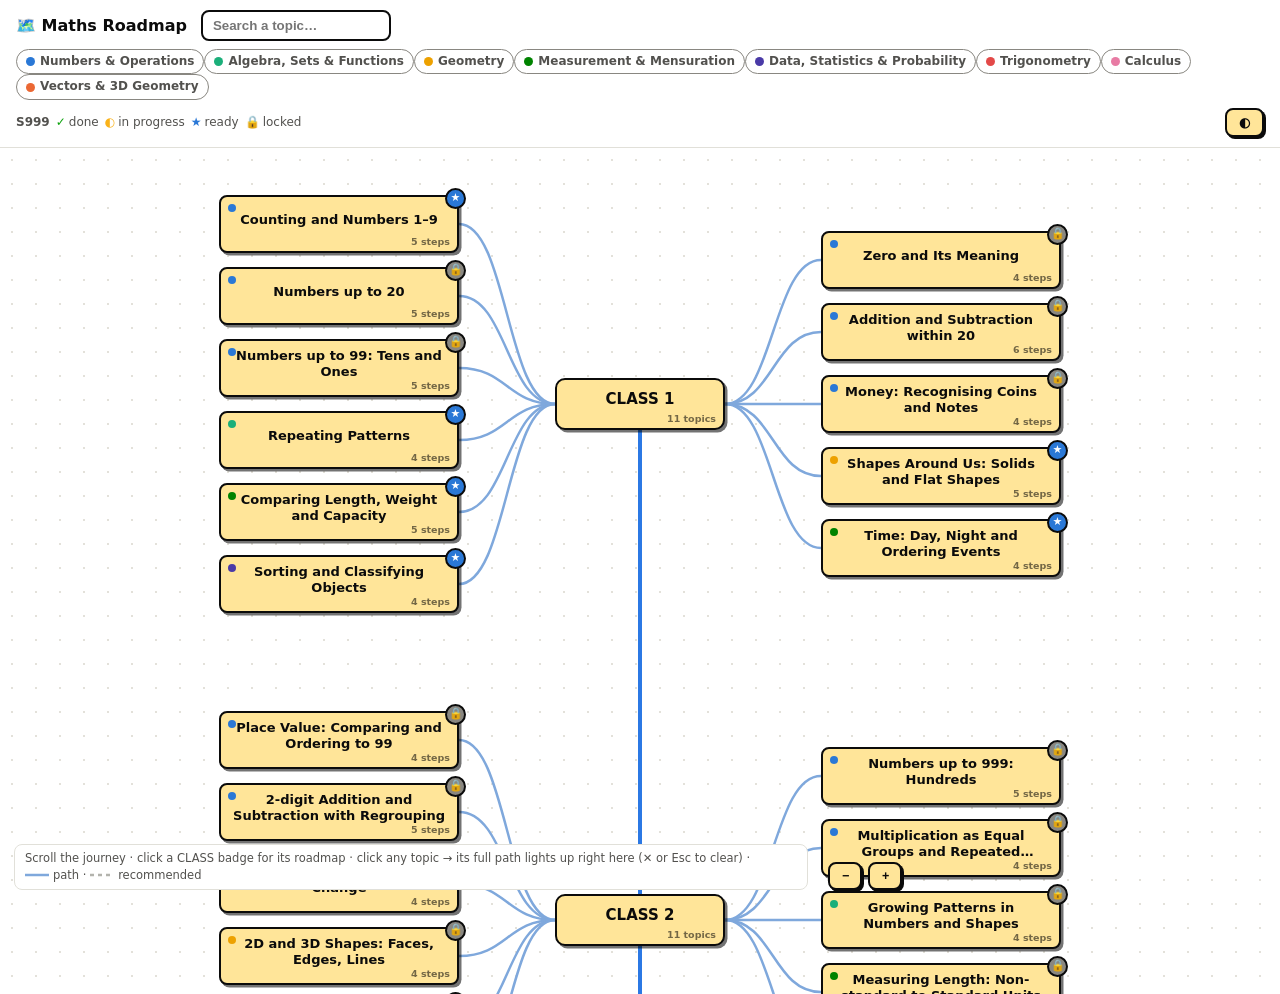
==== commit 81512006: "viewer: in-place path lighting - no separate path page Clicking any topic lights its full prerequisi" ====
--- a/viewer/index.html
+++ b/viewer/index.html
@@ -64,8 +64,9 @@
   .node.spine { font-size:15px; font-weight:800; border-width:2.5px; border-radius:10px; }
   .node.sub { background:var(--card-sub); color:var(--ink); font-weight:600;
               box-shadow:2px 2px 0 rgba(0,0,0,.35); }
-  .node.dim { opacity:.18; }
+  .node.dim { opacity:.14; }
   .node.sel { outline:3px solid var(--trunk); outline-offset:2px; z-index:9; }
+  .node.onpath { outline:2.5px dashed var(--trunk); outline-offset:2px; z-index:5; }
   .node .strandDot { position:absolute; left:7px; top:7px; width:8px; height:8px;
                      border-radius:50%; }
   .node .stbadge { position:absolute; right:-9px; top:-9px; width:21px; height:21px;
@@ -79,7 +80,12 @@
 
   /* ---- right drawer ---- */
   #panel { width:360px; flex:none; border-left:1px solid var(--panel-line);
-           background:var(--panel); overflow-y:auto; padding:18px; display:none; }
+           background:var(--panel); overflow-y:auto; padding:18px; display:none;
+           position:relative; }
+  #panelClose { position:sticky; top:0; float:right; margin:-6px -6px 0 8px;
+           width:28px; height:28px; border:2px solid var(--border); border-radius:50%;
+           background:var(--card); color:#0b0b0b; font-weight:800; font-size:14px;
+           cursor:pointer; line-height:1; z-index:5; }
   #panel h2 { font-size:16px; font-weight:800; margin-bottom:2px; }
   #panel .sub { color:var(--mut); font-size:12px; margin-bottom:10px; }
   #panel h3 { font-size:11.5px; text-transform:uppercase; letter-spacing:.06em;
@@ -110,7 +116,7 @@
   <div id="canvasWrap"><div id="board"><svg id="edges"></svg></div></div>
   <aside id="panel"></aside>
 </div>
-<div id="hint">Scroll down the journey · click a CLASS badge to open its own roadmap · click any topic for details ·
+<div id="hint">Scroll the journey · click a CLASS badge for its roadmap · click any topic → its full path lights up right here (✕ or Esc to clear) ·
   <span class="edgeLegend"><svg width="24" height="8"><line x1="0" y1="4" x2="24" y2="4" stroke="#7fa8dc" stroke-width="2.5"/></svg> path</span> ·
   <span class="edgeLegend"><svg width="24" height="8"><line x1="0" y1="4" x2="24" y2="4" stroke="#b3b3ad" stroke-width="2.5" stroke-dasharray="4,4"/></svg> recommended</span></div>
 <div id="zoom"><button class="plain" id="zOut">−</button><button class="plain" id="zIn">+</button></div>
@@ -139,7 +145,33 @@
   let nodes = [], byId = {}, microById = {}, microParent = {}, dependents = {},
       pos = {}, activeStrands = new Set(STRAND_ORDER),
       selected = null, query = '', zoom = 1,
-      view = 'map', viewClass = 0, focusRoot = null;
+      view = 'map', viewClass = 0,
+      pathSet = null;   // when set: the selected node + all its ancestors, lit up in place
+
+  function ancestorsOf(id, lookup) {
+    const seen = new Set([id]), stack = [id];
+    while (stack.length) {
+      const cur = lookup(stack.pop());
+      (cur && cur.prereqs || []).forEach(p => {
+        const q = pid(p);
+        if (!seen.has(q)) { seen.add(q); stack.push(q); }
+      });
+    }
+    return seen;
+  }
+
+  function panelShow(html) {
+    const panel = document.getElementById('panel');
+    panel.style.display = 'block';
+    panel.innerHTML = `<button id="panelClose" title="Close (Esc)">✕</button>` + html;
+    document.getElementById('panelClose').onclick = closePanel;
+  }
+  function closePanel() {
+    document.getElementById('panel').style.display = 'none';
+    selected = null;
+    pathSet = null;
+    draw();
+  }
 
   const statusOf = id => (window.STUDENT_DATA && window.STUDENT_DATA.status[id]) || null;
   const ST_META = { mastered:['✓','done','--st-mastered'], 'in-progress':['◐','in progress','--st-progress'],
@@ -169,6 +201,8 @@
   function dimIf(d, n, text) {
     if ((n.strand && !activeStrands.has(n.strand)) ||
         (query && !text.toLowerCase().includes(query))) d.classList.add('dim');
+    if (pathSet && !pathSet.has(n.id)) d.classList.add('dim');
+    if (pathSet && pathSet.has(n.id) && n.id !== selected) d.classList.add('onpath');
     if (n.id === selected) d.classList.add('sel');
   }
 
@@ -231,11 +265,18 @@
           dimIf(d, n, n.title + ' ' + n.id);
           d.onclick = () => select(n.id);
           board.appendChild(d);
-          edges += link(pos[spine.id], pos[n.id], false);
+          // while a path is lit, hide branch connectors of unrelated topics (less noise)
+          if (!pathSet || pathSet.has(n.id))
+            edges += link(pos[spine.id], pos[n.id], false);
         });
       });
       y += blockH + BLOCKGAP;
     }
+    // the lit path: draw the actual prerequisite edges between the cards, in place
+    if (pathSet) pathSet.forEach(id => (byId[id] && byId[id].prereqs || []).forEach(p => {
+      const q = pid(p);
+      if (pathSet.has(q) && pos[q] && pos[id]) edges += link(pos[q], pos[id], psoft(p), true);
+    }));
     sizeBoard(y + 20);
     document.getElementById('edges').innerHTML = edges;
   }
@@ -269,65 +310,17 @@
           dimIf(md, { ...m, strand: t.strand }, m.title + ' ' + m.id);
           md.onclick = () => selectMicro(m.id);
           board.appendChild(md);
-          edges += link(pos[t.id], pos[m.id], false);
+          if (!pathSet || pathSet.has(m.id) || pathSet.has(t.id))
+            edges += link(pos[t.id], pos[m.id], false);
         });
       });
       y += blockH + BLOCKGAP - 14;
     });
-    sizeBoard(y + 20);
-    document.getElementById('edges').innerHTML = edges;
-  }
-
-  // ---------- FOCUS: the learning path as a top-down roadmap ----------
-  function drawFocus() {
-    clearBoard();
-    const board = document.getElementById('board');
-    const root = byId[focusRoot];
-    const depth = { [root.id]: 0 }, inSet = new Set([root.id]);
-    let frontier = [root.id];
-    while (frontier.length) {
-      const next = [];
-      frontier.forEach(id => (byId[id].prereqs || []).forEach(p => {
-        const q = pid(p);
-        if (!byId[q]) return;
-        const d = depth[id] + 1;
-        if (!(q in depth) || d > depth[q]) { depth[q] = d; next.push(q); }
-        inSet.add(q);
-      }));
-      frontier = next;
-    }
-    const deps = (dependents[root.id] || []).slice(0, 6);
-    const maxD = Math.max(...Object.values(depth));
-    const rows = [];
-    for (let d = maxD; d >= 0; d--)
-      rows.push([...inSet].filter(id => depth[id] === d)
-        .sort((a,b) => byId[a].grade - byId[b].grade));
-    if (deps.length) rows.push(deps);
-
-    let edges = '', y = 56;
-    rows.forEach((row, ri) => {
-      const isGoal = ri === maxD, isUnlocks = deps.length && ri === rows.length - 1 && !isGoal;
-      const rowW = row.length * CARDW + (row.length - 1) * 24;
-      let x = CX - rowW / 2;
-      row.forEach(id => {
-        const n = byId[id];
-        const d = card(n, x, y, { cls: id === root.id ? 'spine' : (isUnlocks ? 'sub' : ''),
-          steps: 'Class ' + n.grade });
-        if (id === root.id) d.classList.add('sel');
-        d.onclick = () => select(id);
-        board.appendChild(d);
-        x += CARDW + 24;
-      });
-      y += CARDH + 62;
-    });
-    inSet.forEach(id => (byId[id].prereqs || []).forEach(p => {
+    // lit path between micro-skills, drawn in place
+    if (pathSet) pathSet.forEach(id => (microById[id] && microById[id].prereqs || []).forEach(p => {
       const q = pid(p);
-      if (pos[q] && pos[id]) edges += link(pos[q], pos[id], psoft(p), id === root.id);
+      if (pathSet.has(q) && pos[q] && pos[id]) edges += link(pos[q], pos[id], psoft(p), true);
     }));
-    deps.forEach(dp => {
-      const e = (byId[dp].prereqs || []).find(p => pid(p) === root.id);
-      if (pos[root.id] && pos[dp]) edges += link(pos[root.id], pos[dp], e ? psoft(e) : false, true);
-    });
     sizeBoard(y + 20);
     document.getElementById('edges').innerHTML = edges;
   }
@@ -336,46 +329,52 @@
     document.getElementById('backBtn').style.display = view === 'map' ? 'none' : 'inline-block';
     document.getElementById('title').textContent =
       view === 'class' ? `🗺️ Class ${viewClass} Roadmap` :
-      view === 'focus' ? `🌳 Path to: ${byId[focusRoot].title}` : '🗺️ Maths Roadmap';
-    if (view === 'map') drawMap(); else if (view === 'class') drawClass(); else drawFocus();
+      pathSet && selected && byId[selected] ? `🌳 Path to: ${byId[selected].title}` :
+      '🗺️ Maths Roadmap';
+    if (view === 'map') drawMap(); else drawClass();
   }
   const scrollTopLeft = () => document.getElementById('canvasWrap').scrollTo(0, 0);
 
   // ---------- detail drawer ----------
   function select(id) {
     selected = id;
-    const n = byId[id], panel = document.getElementById('panel');
+    const n = byId[id];
     const st = statusOf(id);
     const score = window.STUDENT_DATA && window.STUDENT_DATA.scores[id];
-    panel.style.display = 'block';
-    panel.innerHTML = `
+    panelShow(`
       <h2>${esc(n.title)}</h2>
       <div class="sub">Class ${n.grade} · ${window.KG_DATA.strands[n.strand]}</div>
       ${st ? `<div><b style="color:var(${ST_META[st][2]})">${ST_META[st][0]} ${ST_META[st][1]}</b>${score != null ? ` <small>· mastery ${(score*100)|0}%</small>` : ''}</div>` : ''}
       <p style="margin-top:8px">${esc(n.description || '')}</p>
       <div class="meta">${n.difficulty ? `difficulty ${'●'.repeat(n.difficulty)}${'○'.repeat(5-n.difficulty)}` : ''}
         ${n.est_minutes ? `~${n.est_minutes} min` : ''}</div>
-      <button class="plain" id="pathBtn" style="margin-top:14px">🌳 Show the path to here</button>
+      <p style="margin-top:10px"><small>🌳 Its path is lit up on the map — faded topics aren't needed for this.</small></p>
+      <button class="plain" id="pathBtn" style="margin-top:6px">⤴ Jump to the start of the path</button>
       ${n.micros && n.micros.length ? `<h3>Step by step (${n.micros.length})</h3>
         <ol>${n.micros.map(m => `<li><span class="plink" onclick="openMicro('${m.id}')">${esc(m.title)}</span> <small>~${m.est_minutes}m</small></li>`).join('')}</ol>` : ''}
       ${n.outcomes && n.outcomes.length ? `<h3>You'll be able to…</h3><ul>${n.outcomes.map(o => `<li>${esc(o)}</li>`).join('')}</ul>` : ''}
       <h3>Learn these first</h3>
       ${n.prereqs.length ? `<ul>${n.prereqs.map(p => `<li><span class="plink" onclick="select('${pid(p)}')">${byId[pid(p)] ? esc(byId[pid(p)].title) : pid(p)}</span>${psoft(p) ? ' <small>(recommended)</small>' : ''}${statusOf(pid(p)) === 'mastered' ? ' ✓' : ''}${preason(p) ? `<br><small>${esc(preason(p))}</small>` : ''}</li>`).join('')}</ul>` : '<p>Nothing — this is a starting point!</p>'}
       <h3>Unlocks next</h3>
-      ${(dependents[id] || []).length ? `<ul>${dependents[id].map(x => `<li><span class="plink" onclick="select('${x}')">${esc(byId[x].title)}</span></li>`).join('')}</ul>` : '<p>—</p>'}`;
+      ${(dependents[id] || []).length ? `<ul>${dependents[id].map(x => `<li><span class="plink" onclick="select('${x}')">${esc(byId[x].title)}</span></li>`).join('')}</ul>` : '<p>—</p>'}`);
+    // light the full prerequisite tree in place, right on the map
+    if (view === 'class' && byId[id].grade !== viewClass) { view = 'map'; }
+    pathSet = ancestorsOf(id, i => byId[i]);
     document.getElementById('pathBtn').onclick = () => {
-      focusRoot = id; view = 'focus'; draw(); scrollTopLeft();
+      // scroll to the earliest (lowest-grade) topic on the lit path
+      const start = [...pathSet].sort((a, b) => byId[a].grade - byId[b].grade)[0];
+      const el = document.getElementById('nd-' + start);
+      if (el) el.scrollIntoView({ block: 'center', behavior: 'smooth' });
     };
     draw();
     const el = document.getElementById('nd-' + id);
-    if (el) el.scrollIntoView({ block: 'nearest', inline: 'nearest' });
+    if (el) el.scrollIntoView({ block: 'center', behavior: 'smooth' });
   }
 
   function selectMicro(id) {
     selected = id;
-    const m = microById[id], parent = byId[microParent[id]], panel = document.getElementById('panel');
-    panel.style.display = 'block';
-    panel.innerHTML = `
+    const m = microById[id], parent = byId[microParent[id]];
+    panelShow(`
       <h2>${esc(m.title)}</h2>
       <div class="sub">step in <span class="plink" onclick="select('${parent.id}')">${esc(parent.title)}</span> · Class ${parent.grade}</div>
       <p style="margin-top:8px">${esc(m.description)}</p>
@@ -387,10 +386,12 @@
         const t = microById[i] ? microById[i].title : (byId[i] ? byId[i].title + ' (Class ' + byId[i].grade + ')' : i);
         const fn = microById[i] ? `openMicro('${i}')` : `select('${i}')`;
         return `<li><span class="plink" onclick="${fn}">${esc(t)}</span>${psoft(p) ? ' <small>(recommended)</small>' : ''}${preason(p) ? `<br><small>${esc(preason(p))}</small>` : ''}</li>`;
-      }).join('')}</ul>` : '<p>Just start here!</p>'}`;
+      }).join('')}</ul>` : '<p>Just start here!</p>'}`);
+    // light this step's chain within the class roadmap
+    pathSet = ancestorsOf(id, i => microById[i]);
     draw();
     const el = document.getElementById('nd-' + id);
-    if (el) el.scrollIntoView({ block: 'nearest', inline: 'nearest' });
+    if (el) el.scrollIntoView({ block: 'center', behavior: 'smooth' });
   }
 
   function openMicro(id) {
@@ -443,7 +444,12 @@
     document.getElementById('search').addEventListener('input', e => {
       query = e.target.value.trim().toLowerCase(); draw();
     });
-    document.getElementById('backBtn').onclick = () => { view = 'map'; draw(); };
+    document.getElementById('backBtn').onclick = () => { view = 'map'; pathSet = null; selected = null; draw(); };
+    // close the drawer with Esc or by clicking empty canvas
+    document.addEventListener('keydown', e => { if (e.key === 'Escape') closePanel(); });
+    document.getElementById('canvasWrap').addEventListener('click', e => {
+      if (e.target.id === 'canvasWrap' || e.target.id === 'board') closePanel();
+    });
     const setZoom = z => {
       zoom = Math.min(1.4, Math.max(0.5, z));
       document.getElementById('board').style.transform = `scale(${zoom})`;
